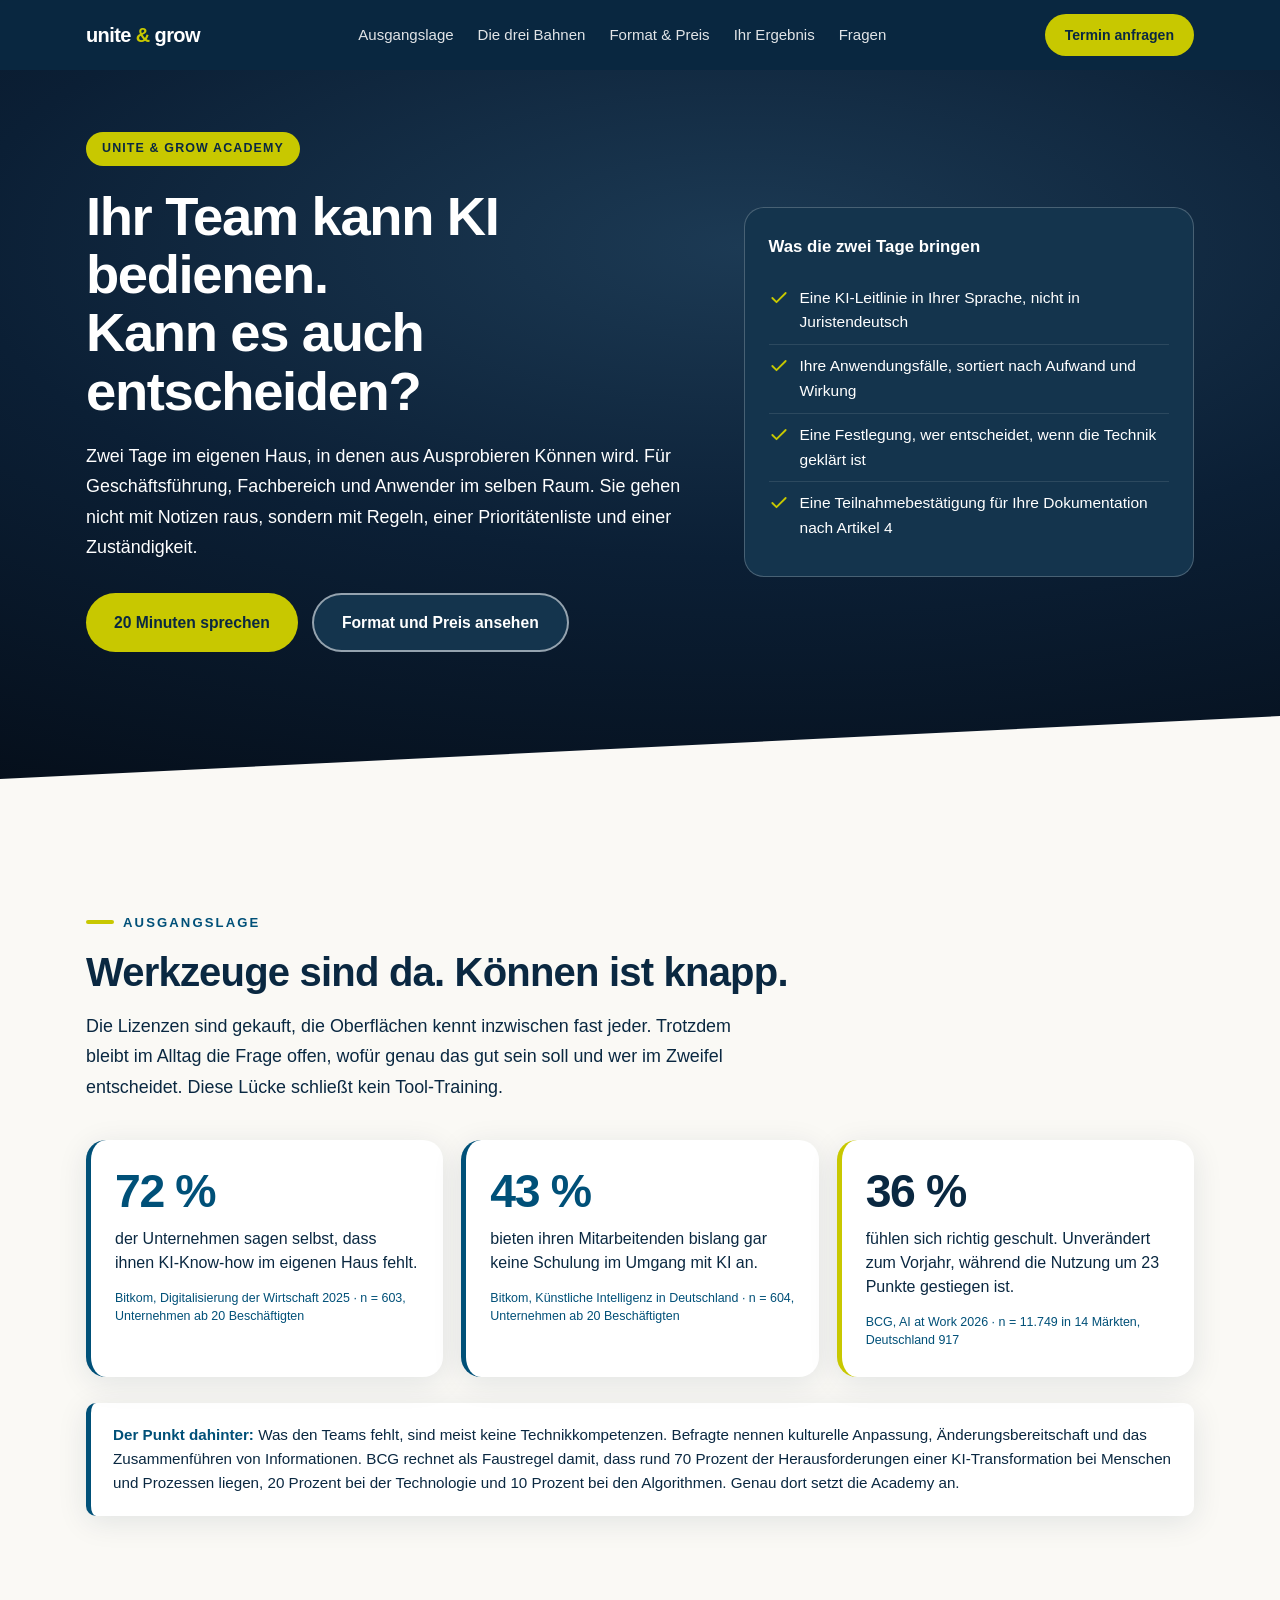
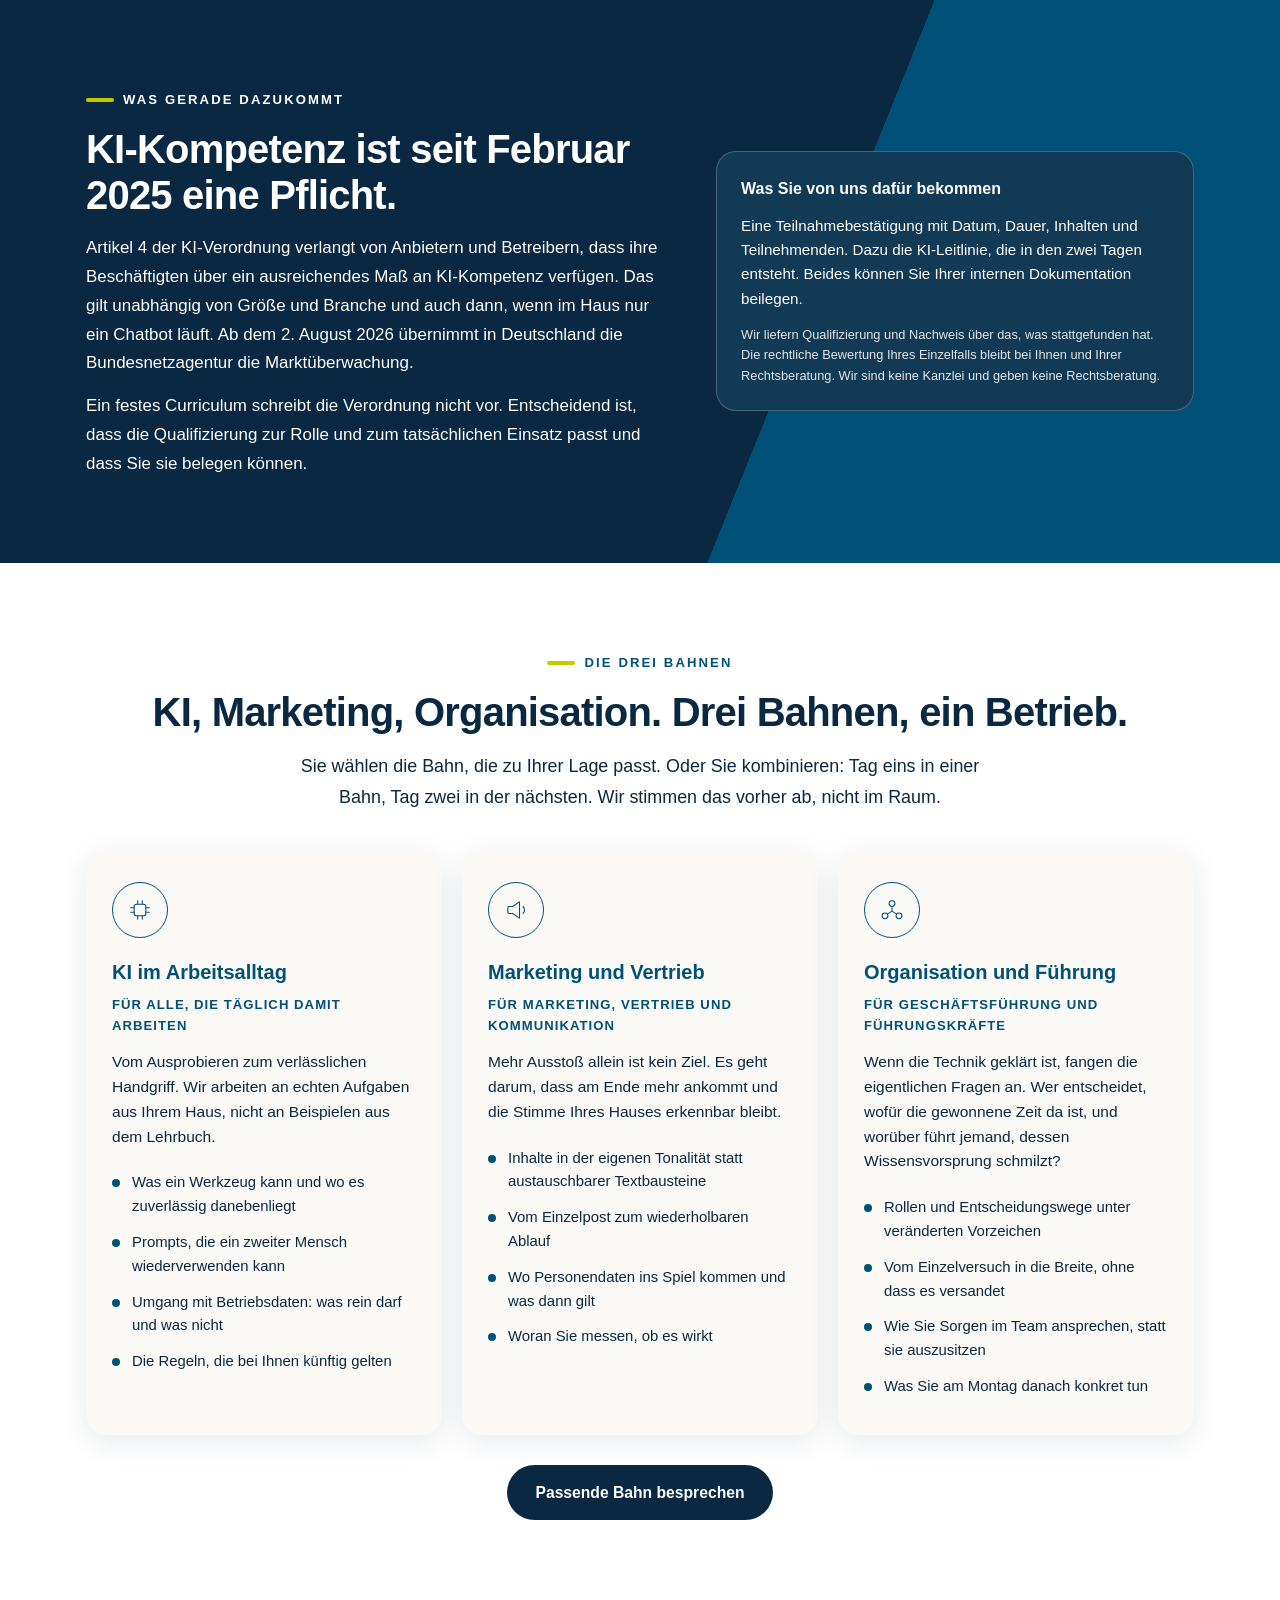
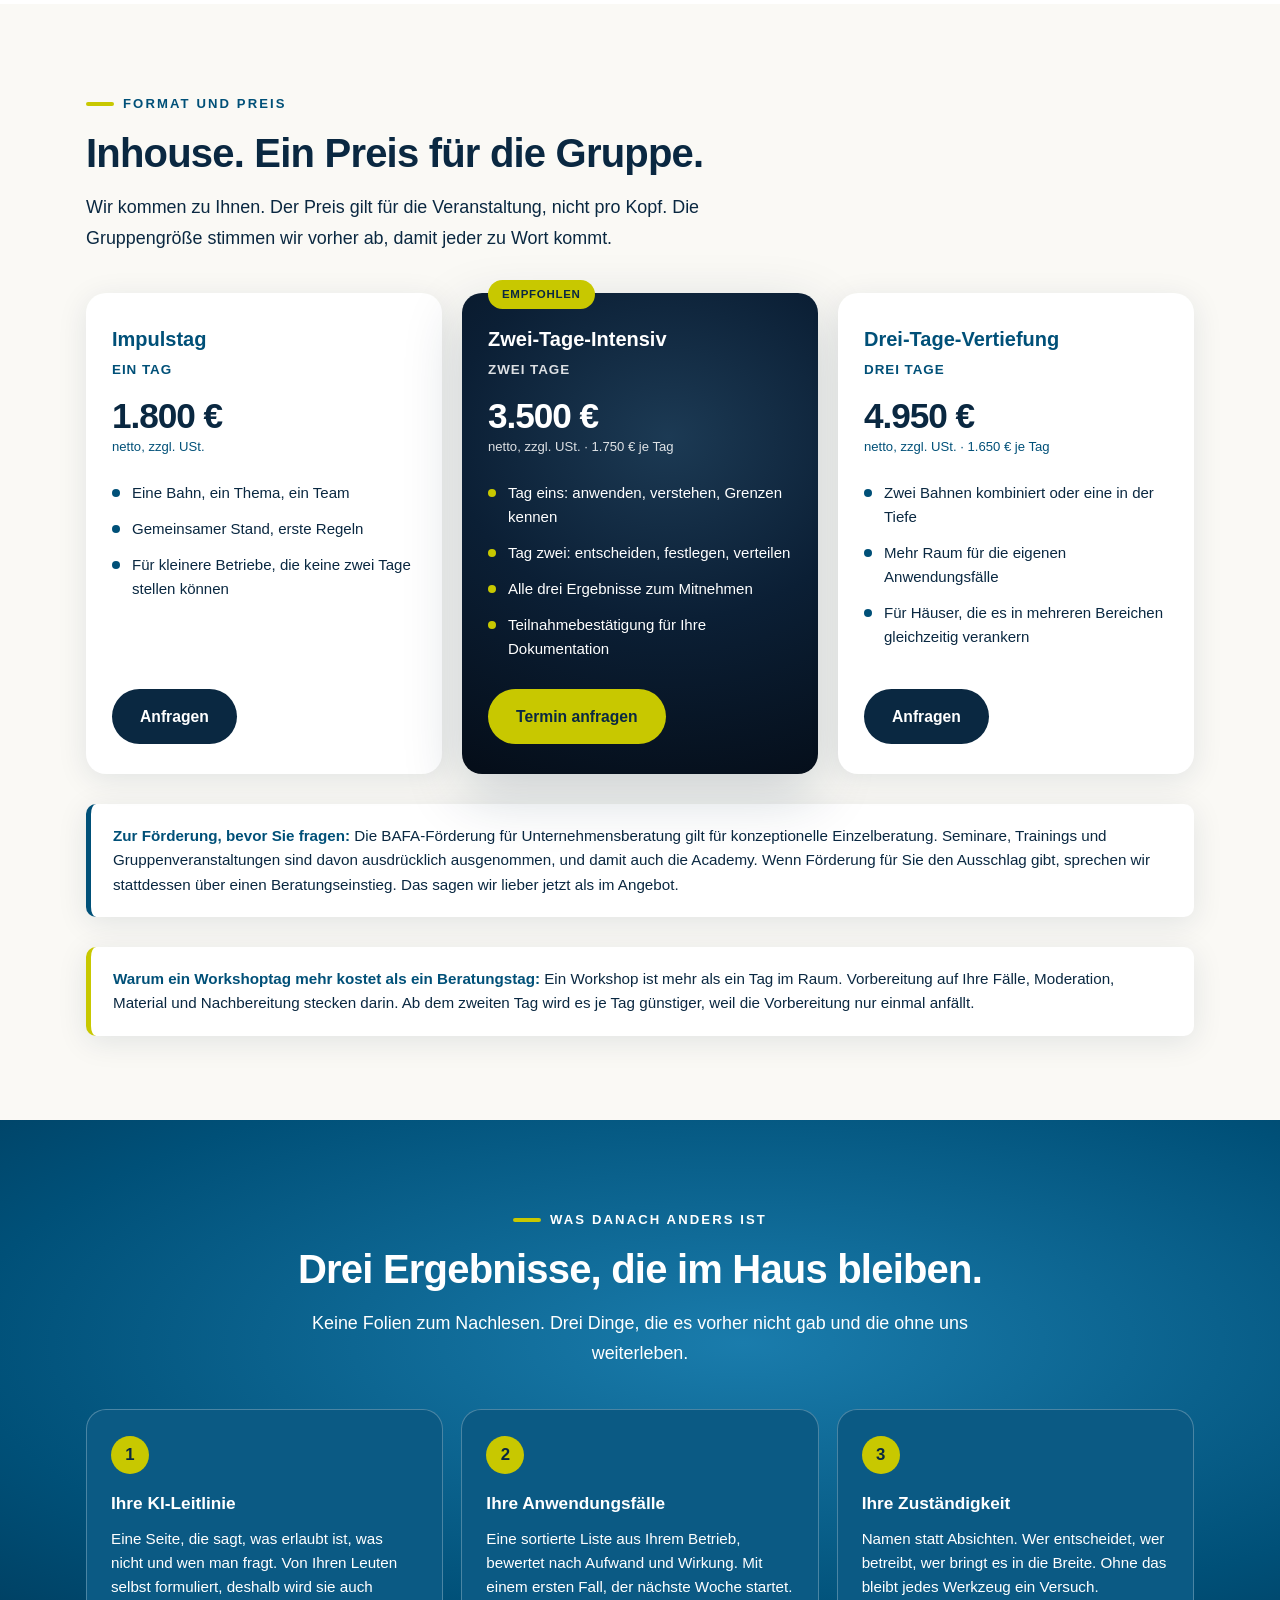
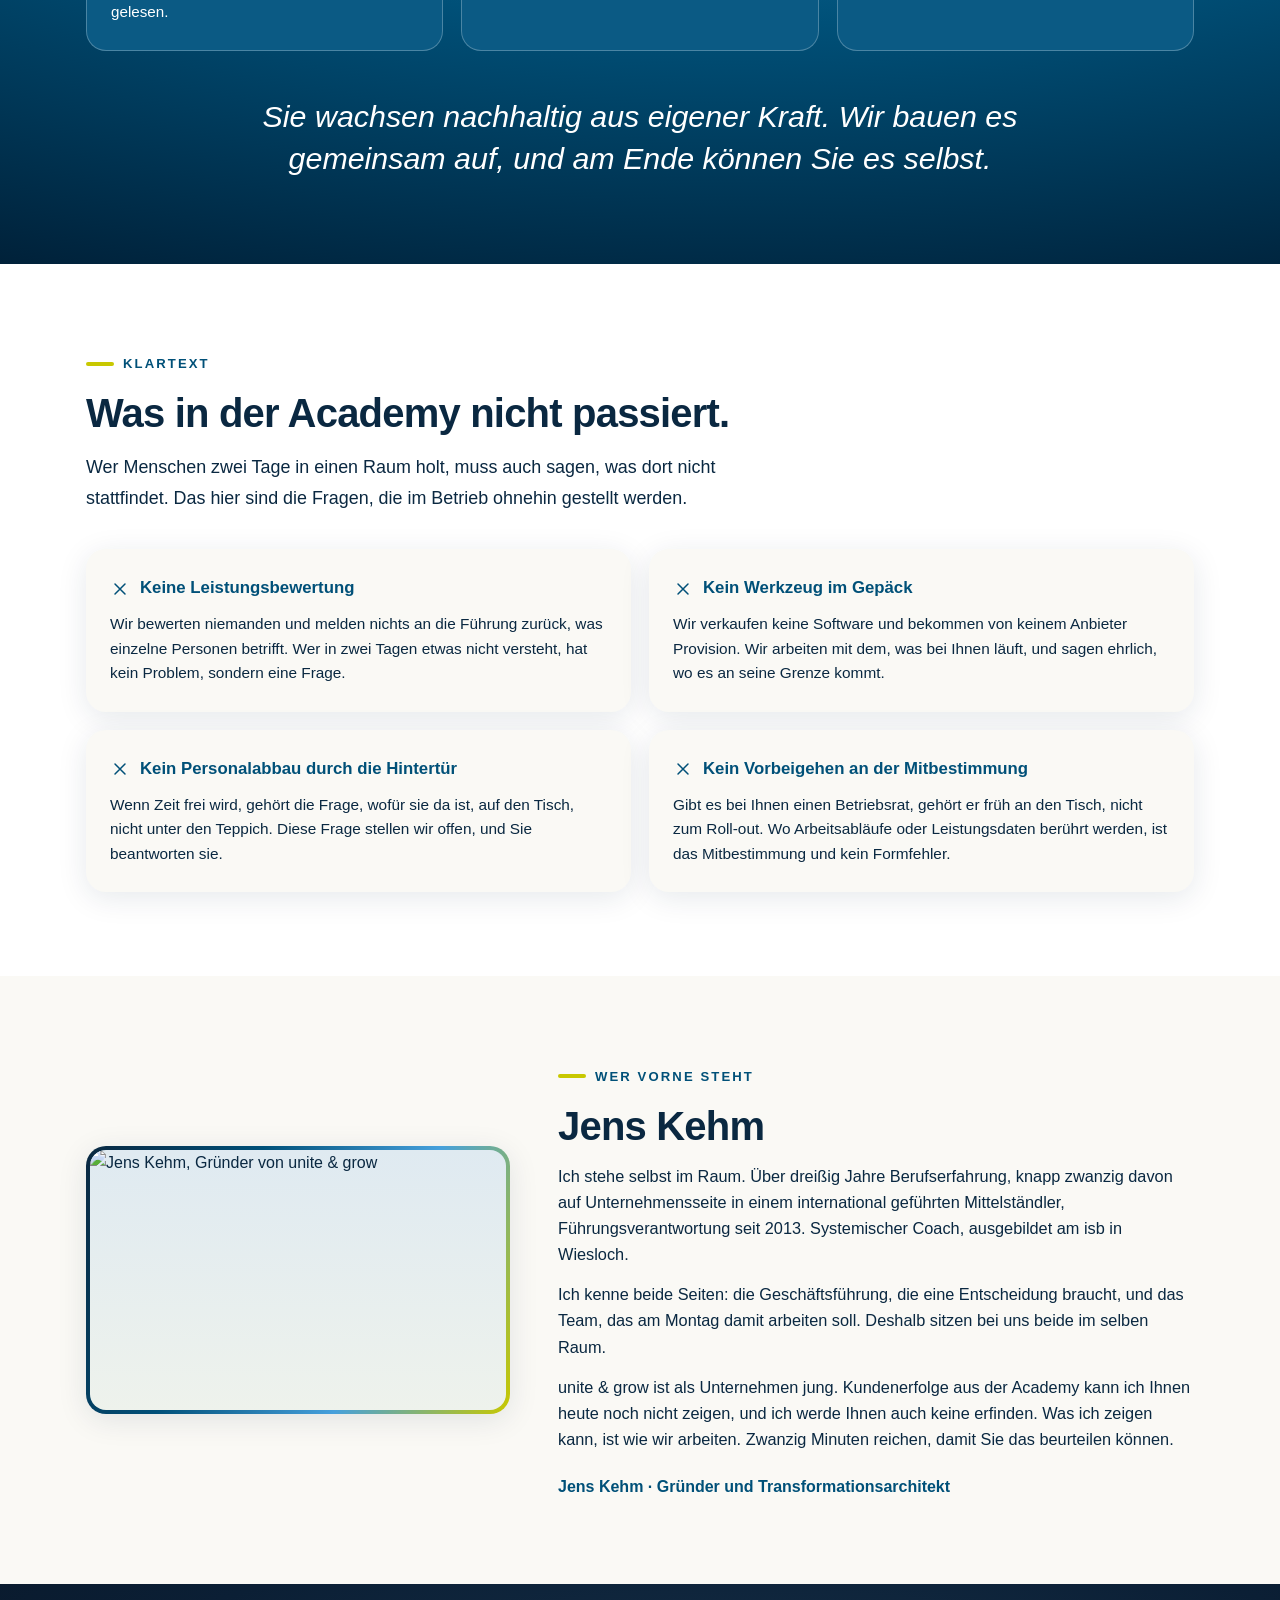
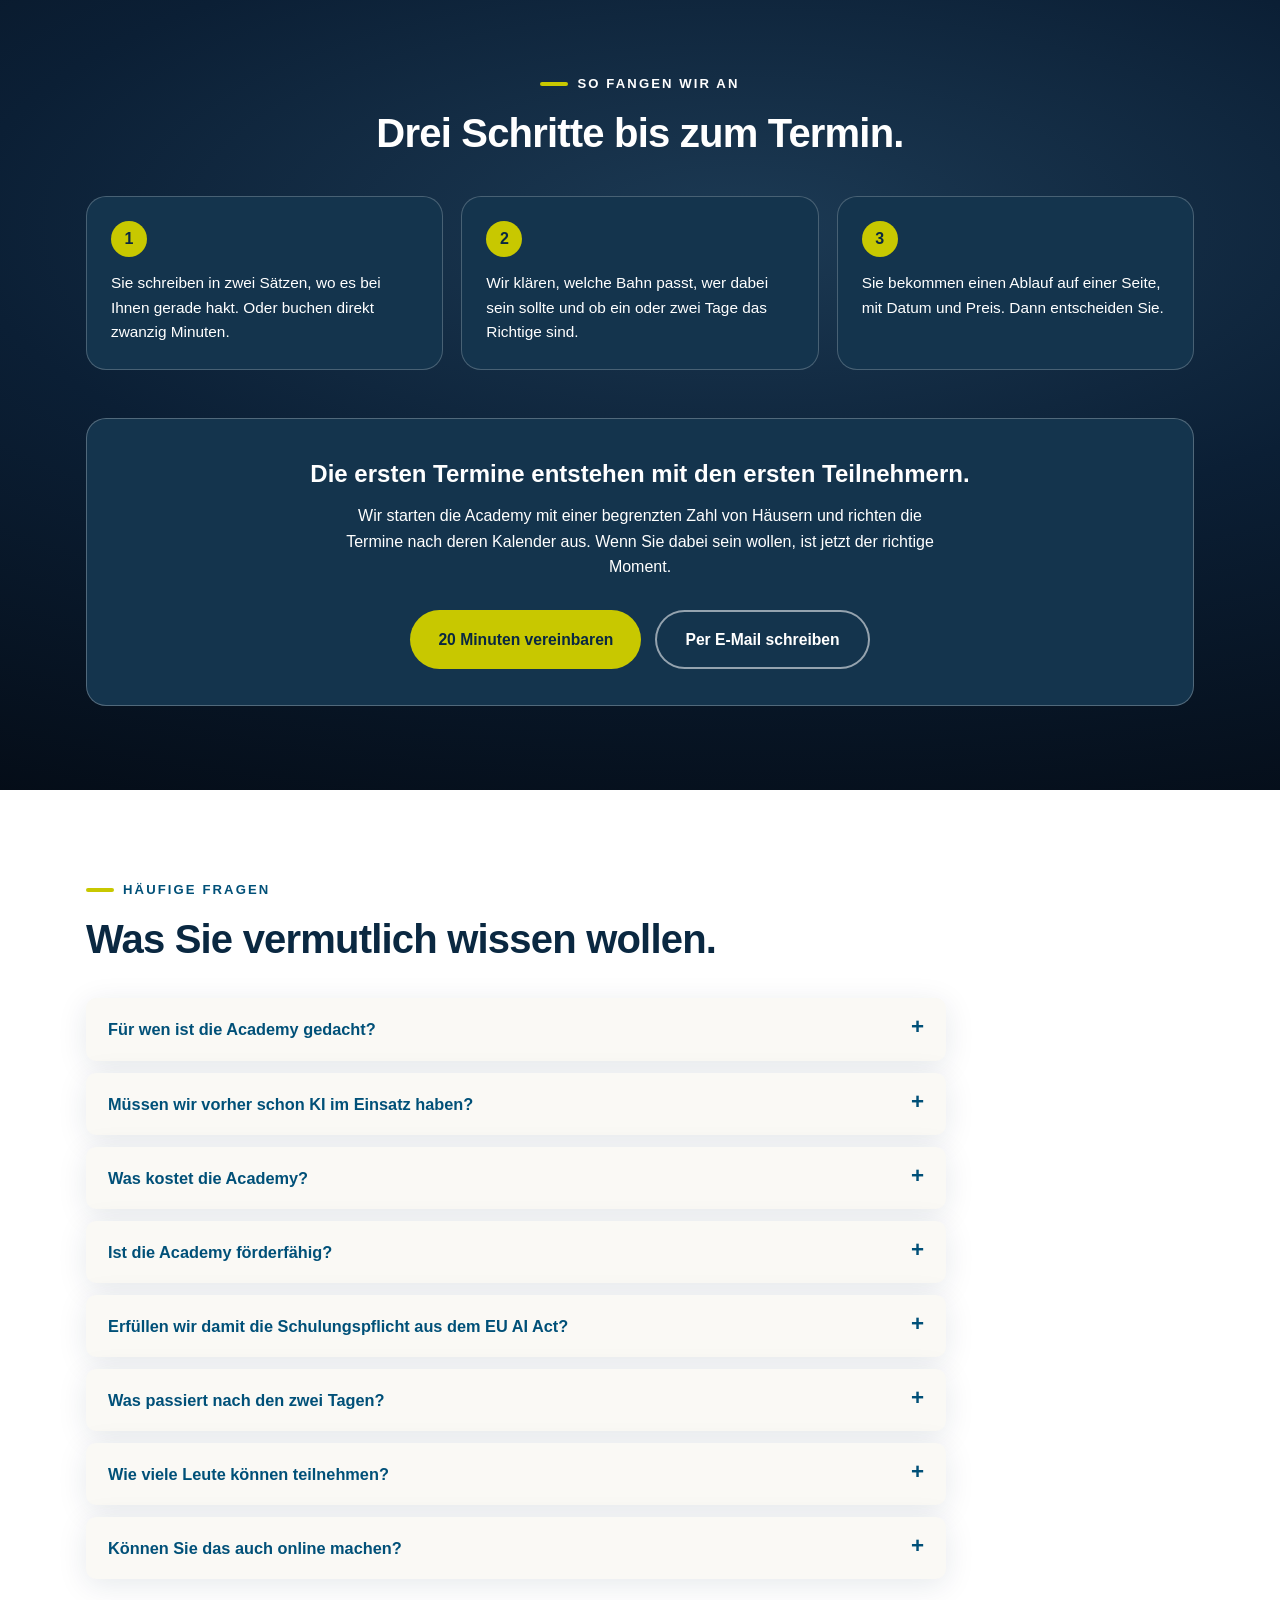
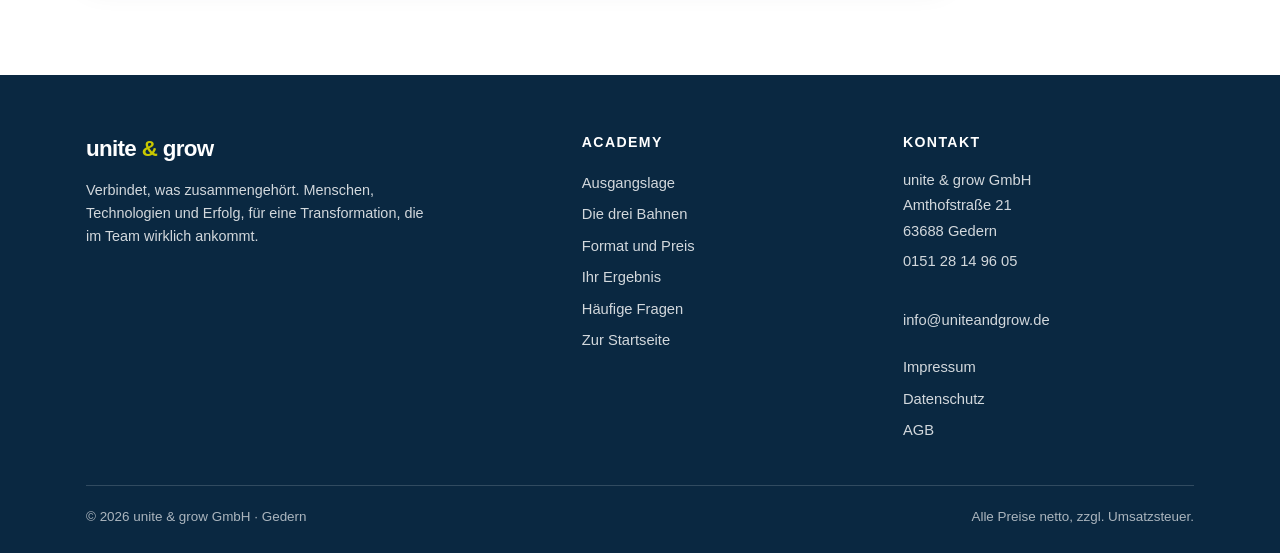
==== academy.html @ 41d22a61 "Academy-Landingpage ergaenzen (KI, Marketing, Organisation) Neue Seite academy.html als Einstiegskan" ====
<!DOCTYPE html>
<html lang="de">
<head>
<meta charset="utf-8">
<meta name="viewport" content="width=device-width, initial-scale=1">
<meta name="color-scheme" content="light">
<meta name="supported-color-schemes" content="light">
<meta name="theme-color" content="#0A2841">
<title>unite &amp; grow Academy — KI, Marketing und Organisation für den Mittelstand</title>
<meta name="description" content="Zwei Tage, an denen Ihr Team KI wirklich anwenden lernt. Inhouse, im Mittelstand, mit Ergebnissen zum Mitnehmen: KI-Leitlinie, Use-Case-Liste, Teilnahmebestätigung nach Artikel 4 KI-Verordnung.">
<meta name="robots" content="index,follow">
<meta name="author" content="unite &amp; grow GmbH">
<link rel="canonical" href="https://www.uniteandgrow.de/academy">
<meta property="og:type" content="website">
<meta property="og:locale" content="de_DE">
<meta property="og:site_name" content="unite &amp; grow">
<meta property="og:title" content="unite &amp; grow Academy — KI, Marketing und Organisation">
<meta property="og:description" content="Zwei Tage, an denen Ihr Team KI wirklich anwenden lernt. Inhouse, im Mittelstand, mit Ergebnissen zum Mitnehmen.">
<meta property="og:url" content="https://www.uniteandgrow.de/academy">
<meta property="og:image" content="https://www.uniteandgrow.de/images/hero.jpg">
<meta name="twitter:card" content="summary_large_image">
<meta name="twitter:title" content="unite &amp; grow Academy — KI, Marketing und Organisation">
<meta name="twitter:description" content="Zwei Tage, an denen Ihr Team KI wirklich anwenden lernt.">
<meta name="twitter:image" content="https://www.uniteandgrow.de/images/hero.jpg">
<script type="application/ld+json">
{"@context":"https://schema.org","@graph":[
{"@type":"Course","@id":"https://www.uniteandgrow.de/academy#kurs","name":"unite & grow Academy — KI, Marketing und Organisation","description":"Zweitägiges Inhouse-Format für mittelständische Unternehmen: KI im Arbeitsalltag anwenden, Regeln festlegen, Anwendungsfälle priorisieren. Mit Teilnahmebestätigung als Nachweis der KI-Kompetenz nach Artikel 4 der KI-Verordnung.","inLanguage":"de","provider":{"@type":"Organization","name":"unite & grow GmbH","url":"https://www.uniteandgrow.de/"},"hasCourseInstance":{"@type":"CourseInstance","courseMode":"onsite","courseWorkload":"P2D","location":{"@type":"Place","name":"Inhouse beim Kunden","address":{"@type":"PostalAddress","addressCountry":"DE"}}},"offers":{"@type":"Offer","price":"3500","priceCurrency":"EUR","category":"netto, zzgl. Umsatzsteuer","availability":"https://schema.org/LimitedAvailability"}},
{"@type":"FAQPage","@id":"https://www.uniteandgrow.de/academy#faq","mainEntity":[
{"@type":"Question","name":"Für wen ist die Academy gedacht?","acceptedAnswer":{"@type":"Answer","text":"Für mittelständische Unternehmen, die KI im Alltag nutzen wollen und merken, dass Werkzeuge allein nicht reichen. Wir arbeiten mit gemischten Gruppen: Geschäftsführung, Fachbereich und Anwenderinnen und Anwender im selben Raum. Genau diese Mischung macht den Unterschied."}},
{"@type":"Question","name":"Was kostet die Academy?","acceptedAnswer":{"@type":"Answer","text":"Ein Workshoptag kostet 1.800 Euro netto, zwei Tage 3.500 Euro netto, drei Tage 4.950 Euro netto. Der Preis gilt für die Gruppe, nicht pro Person. Reise- und Materialkosten stimmen wir vorher ab."}},
{"@type":"Question","name":"Ist die Academy förderfähig?","acceptedAnswer":{"@type":"Answer","text":"Nein. Die BAFA-Förderung für Unternehmensberatung schließt Gruppenveranstaltungen, Seminare und Trainings ausdrücklich aus. Wer Förderung braucht, startet mit einer konzeptionellen Einzelberatung. Wir sagen das lieber vorher als im Angebot."}},
{"@type":"Question","name":"Erfüllen wir damit die Schulungspflicht aus dem EU AI Act?","acceptedAnswer":{"@type":"Answer","text":"Artikel 4 der KI-Verordnung verlangt seit dem 2. Februar 2025 ein ausreichendes Maß an KI-Kompetenz bei allen, die mit KI-Systemen arbeiten. Ein festes Curriculum schreibt die Verordnung nicht vor. Sie bekommen von uns eine Teilnahmebestätigung mit Inhalten, Dauer und Teilnehmenden, die Sie Ihrer Dokumentation beilegen können. Die rechtliche Bewertung Ihres Einzelfalls bleibt bei Ihnen und Ihrer Rechtsberatung."}},
{"@type":"Question","name":"Was passiert nach den zwei Tagen?","acceptedAnswer":{"@type":"Answer","text":"Sie gehen mit drei Ergebnissen aus dem Raum: einer KI-Leitlinie in Ihrer Sprache, einer priorisierten Liste Ihrer Anwendungsfälle und einer Festlegung, wer wofür zuständig ist. Ob wir danach weiterarbeiten, entscheiden Sie. Das Ziel ist, dass Sie es selbst können."}}
]}
]}
</script>
<link rel="icon" type="image/svg+xml" href="favicon.svg">
<link rel="preload" as="font" type="font/woff2" href="fonts/outfit-400.woff2" crossorigin>
<link rel="preload" as="font" type="font/woff2" href="fonts/outfit-700.woff2" crossorigin>
<style>
/* Outfit lokal (DSGVO: keine Verbindung zu Google) */
@font-face{font-family:"Outfit";src:url("fonts/outfit-300.woff2") format("woff2");font-weight:300;font-style:normal;font-display:swap;}
@font-face{font-family:"Outfit";src:url("fonts/outfit-400.woff2") format("woff2");font-weight:400;font-style:normal;font-display:swap;}
@font-face{font-family:"Outfit";src:url("fonts/outfit-500.woff2") format("woff2");font-weight:500;font-style:normal;font-display:swap;}
@font-face{font-family:"Outfit";src:url("fonts/outfit-600.woff2") format("woff2");font-weight:600;font-style:normal;font-display:swap;}
@font-face{font-family:"Outfit";src:url("fonts/outfit-700.woff2") format("woff2");font-weight:700;font-style:normal;font-display:swap;}
@font-face{font-family:"Outfit";src:url("fonts/outfit-800.woff2") format("woff2");font-weight:800;font-style:normal;font-display:swap;}
@font-face{font-family:"Outfit";src:url("fonts/outfit-900.woff2") format("woff2");font-weight:900;font-style:normal;font-display:swap;}

:root{
  --nightblue:#0A2841;--midblue:#005078;--skyblue:#46A0DC;
  --applegreen:#C8C800;--light:#FAF9F5;--white:#FFFFFF;
  --font:"Outfit","Inter",Arial,sans-serif;
  --r:20px;--r-sm:10px;
  --shadow:0 6px 30px rgba(10,40,65,.10);
  --shadow-lg:0 20px 60px rgba(10,40,65,.20);
  --t:.3s cubic-bezier(.2,.7,.2,1);
  --grad-night:radial-gradient(ellipse 145% 90% at 58% 30%,#1c3a54 0%,#0b1f35 42%,#030810 100%);
  --grad-mid:radial-gradient(ellipse 145% 90% at 58% 30%,#1a7cac 0%,#005078 42%,#001428 100%);
  --grad-sky:radial-gradient(ellipse 145% 90% at 58% 30%,#7ac8ed 0%,#46A0DC 42%,#1a5880 100%);
  --grad-green:radial-gradient(ellipse 145% 90% at 58% 30%,#eaea00 0%,#C8C800 42%,#6b6b00 100%);
}
html{color-scheme:light;-webkit-print-color-adjust:exact;print-color-adjust:exact;forced-color-adjust:none;scroll-behavior:smooth;font-size:16px;}
*,*::before,*::after{box-sizing:border-box;margin:0;padding:0;-webkit-print-color-adjust:exact;print-color-adjust:exact;}
body{font-family:var(--font);background:var(--light);color:var(--nightblue);-webkit-font-smoothing:antialiased;overflow-x:hidden;line-height:1.6;}
img{display:block;max-width:100%;}
a{text-decoration:none;color:inherit;}
ul{list-style:none;}
:focus-visible{outline:3px solid var(--midblue);outline-offset:3px;border-radius:4px;}
.skip{position:absolute;left:16px;top:-60px;z-index:200;background:var(--applegreen);color:var(--nightblue);font-weight:700;padding:11px 20px;border-radius:100px;transition:top .2s ease;}
.skip:focus{top:14px;color:var(--nightblue);}

h1{font-size:clamp(2rem,4.6vw,3.4rem);font-weight:900;line-height:1.07;letter-spacing:-.025em;}
h2{font-size:clamp(1.7rem,3.4vw,2.5rem);font-weight:800;line-height:1.15;letter-spacing:-.02em;color:var(--nightblue);}
h3{font-size:1.25rem;font-weight:700;color:var(--midblue);}
p{font-weight:300;color:var(--nightblue);}
h1,h2,h3,p,li,.kicker,.q{overflow-wrap:break-word;word-break:break-word;}

.wrap{max-width:1160px;margin:0 auto;padding:0 16px;}
@media(min-width:700px){.wrap{padding:0 26px;}}
section{padding:68px 0;}
@media(min-width:900px){section{padding:84px 0;}}
section[id]{scroll-margin-top:84px;}

.eyebrow{display:inline-flex;align-items:center;gap:9px;font-size:.82rem;font-weight:700;letter-spacing:.16em;text-transform:uppercase;color:var(--midblue);margin-bottom:16px;}
.eyebrow::before{content:"";width:28px;height:4px;background:var(--applegreen);border-radius:2px;}
.eyebrow--on-dark{color:#fff;}
.hero .eyebrow,.aiact .eyebrow,.los .eyebrow,.after .eyebrow{color:#fff;}
.lead{font-size:1.12rem;font-weight:300;max-width:680px;line-height:1.7;color:var(--nightblue);}
.center{text-align:center;}
.center .lead{margin-left:auto;margin-right:auto;}
.center .eyebrow{justify-content:center;}

.btn{display:inline-flex;align-items:center;gap:9px;background:var(--applegreen);color:var(--nightblue);font-weight:700;font-size:.98rem;padding:15px 28px;border-radius:100px;border:none;cursor:pointer;transition:transform var(--t),box-shadow var(--t);}
.btn:hover{transform:translateY(-3px);box-shadow:0 12px 30px rgba(200,200,0,.35);color:var(--nightblue);}
.btn--ghost{background:#14344d;border:2px solid rgba(255,255,255,.55);color:#fff;}
.btn--ghost:hover{background:#1d4763;box-shadow:none;color:#fff;}
.btn--dark{background:var(--nightblue);color:#fff;}
.btn--dark:hover{box-shadow:0 12px 30px rgba(10,40,65,.3);color:#fff;}
.btn-row{display:flex;flex-wrap:wrap;gap:14px;margin-top:30px;}
.center .btn-row{justify-content:center;}

/* ---------- Navigation ---------- */
#nav{position:fixed;top:0;left:0;right:0;z-index:100;transition:var(--t);background:rgba(10,40,65,.96);backdrop-filter:blur(14px);}
.nav-in{display:flex;align-items:center;justify-content:space-between;height:70px;gap:16px;}
.logo{font-weight:900;font-size:1.25rem;letter-spacing:-.03em;color:#fff;}
.logo .amp{color:var(--applegreen);}
.nav-links{display:none;gap:24px;}
@media(min-width:900px){.nav-links{display:flex;}}
.nav-links a{color:rgba(255,255,255,.88);font-size:.94rem;transition:var(--t);}
.nav-links a:hover{color:var(--skyblue);}
.nav-cta{background:var(--applegreen);color:var(--nightblue);font-weight:700;font-size:.88rem;padding:10px 20px;border-radius:100px;white-space:nowrap;}
.nav-cta:hover{color:var(--nightblue);}

/* ---------- Hero ---------- */
.hero{background:var(--grad-night);color:#fff;padding:132px 0 0;position:relative;}
.hero h1{color:#fff;}
.hero .lead{color:#fff;}
.hero .kicker{display:inline-block;background:var(--applegreen);color:var(--nightblue);font-weight:800;font-size:.78rem;letter-spacing:.09em;text-transform:uppercase;padding:7px 16px;border-radius:100px;margin-bottom:22px;}
.hero-grid{display:grid;gap:34px;align-items:center;padding-bottom:64px;}
@media(min-width:960px){.hero-grid{grid-template-columns:1.15fr .85fr;gap:48px;}}
.hero-card{background:#14344d;border:1px solid rgba(255,255,255,.22);border-radius:var(--r);padding:26px 24px;color:#fff;}
.hero-card h3{color:#fff;font-size:1.05rem;margin-bottom:16px;}
.hero-card ul li{display:flex;gap:11px;align-items:flex-start;padding:9px 0;color:#fff;font-size:.97rem;font-weight:300;border-bottom:1px solid rgba(255,255,255,.1);}
.hero-card ul li:last-child{border-bottom:none;}
.hero-card .tick{flex-shrink:0;width:20px;height:20px;margin-top:2px;color:var(--applegreen);}
.hero-wave{display:block;width:100%;height:auto;}

/* ---------- Zahlen ---------- */
.stats{background:var(--light);}
.stat-grid{display:grid;gap:18px;margin-top:38px;}
@media(min-width:760px){.stat-grid{grid-template-columns:repeat(3,1fr);}}
.stat{background:var(--white);color:var(--nightblue);border-radius:var(--r);padding:28px 24px;box-shadow:var(--shadow);border-left:5px solid var(--midblue);}
.stat--hi{border-left-color:var(--applegreen);}
.stat .num{font-size:2.9rem;font-weight:900;line-height:1;color:var(--midblue);letter-spacing:-.03em;}
.stat--hi .num{color:var(--nightblue);}
.stat .txt{margin-top:12px;font-size:1rem;font-weight:400;color:var(--nightblue);line-height:1.5;}
.stat .src{margin-top:14px;font-size:.78rem;font-weight:400;color:var(--midblue);line-height:1.45;}

/* ---------- Diagonale / AI Act ---------- */
.aiact{background:linear-gradient(112deg,var(--nightblue) 0%,var(--nightblue) 62%,var(--midblue) 62%,var(--midblue) 100%);color:#fff;}
.aiact h2{color:#fff;}
.aiact p{color:#fff;}

.aiact-grid{display:grid;gap:30px;}
@media(min-width:900px){.aiact-grid{grid-template-columns:1.1fr .9fr;gap:46px;align-items:center;}}
.aiact-box{background:#123a55;border:1px solid rgba(255,255,255,.22);border-radius:var(--r);padding:24px;color:#fff;}
.aiact-box h3{color:#fff;font-size:1rem;margin-bottom:12px;}
.aiact-box p{font-size:.95rem;color:#fff;}
.aiact-box .small{font-size:.8rem;color:rgba(255,255,255,.88);margin-top:14px;}

/* ---------- Bahnen ---------- */
.bahnen{background:var(--white);}
.bahn-grid{display:grid;gap:20px;margin-top:40px;}
@media(min-width:840px){.bahn-grid{grid-template-columns:repeat(3,1fr);}}
.bahn{background:var(--light);color:var(--nightblue);border-radius:var(--r);padding:30px 26px;box-shadow:var(--shadow);display:flex;flex-direction:column;}
.bahn .ico{width:56px;height:56px;border-radius:50%;border:1.5px solid var(--midblue);display:flex;align-items:center;justify-content:center;color:var(--midblue);margin-bottom:18px;}
.bahn h3{color:var(--midblue);margin-bottom:6px;}
.bahn .rolle{font-size:.82rem;font-weight:700;letter-spacing:.08em;text-transform:uppercase;color:var(--midblue);margin-bottom:14px;}
.bahn p{font-size:.97rem;color:var(--nightblue);}
.bahn ul{margin-top:16px;}
.bahn ul li{position:relative;padding-left:20px;padding-top:6px;padding-bottom:6px;font-size:.93rem;font-weight:400;color:var(--nightblue);}
.bahn ul li::before{content:"";position:absolute;left:0;top:14px;width:8px;height:8px;border-radius:50%;background:var(--midblue);}

/* ---------- Format / Preise ---------- */
.format{background:var(--light);}
.fmt-grid{display:grid;gap:20px;margin-top:40px;}
@media(min-width:840px){.fmt-grid{grid-template-columns:repeat(3,1fr);}}
.fmt{background:var(--white);color:var(--nightblue);border-radius:var(--r);padding:30px 26px;box-shadow:var(--shadow);position:relative;display:flex;flex-direction:column;}
.fmt .tag{position:absolute;top:-13px;left:26px;background:var(--applegreen);color:var(--nightblue);font-size:.72rem;font-weight:800;letter-spacing:.06em;text-transform:uppercase;padding:5px 14px;border-radius:100px;}
.fmt h3{margin-bottom:4px;}
.fmt .dauer{font-size:.84rem;font-weight:700;letter-spacing:.07em;text-transform:uppercase;color:var(--midblue);margin-bottom:16px;}

.fmt .preis{font-size:2.2rem;font-weight:900;color:var(--nightblue);letter-spacing:-.03em;line-height:1.1;}
.fmt .netto{font-size:.82rem;font-weight:400;color:var(--midblue);margin-bottom:18px;}
.fmt ul{flex:1;}
.fmt ul li{position:relative;padding-left:20px;padding-top:6px;padding-bottom:6px;font-size:.94rem;font-weight:400;color:var(--nightblue);}
.fmt ul li::before{content:"";position:absolute;left:0;top:14px;width:8px;height:8px;border-radius:50%;background:var(--midblue);}
.fmt .btn{margin-top:22px;align-self:flex-start;}
.fmt.fmt--mid{background:var(--grad-night);color:#fff;box-shadow:var(--shadow-lg);}
.fmt.fmt--mid h3,.fmt.fmt--mid .preis,.fmt.fmt--mid p,.fmt.fmt--mid ul li{color:#fff;}
.fmt.fmt--mid .dauer,.fmt.fmt--mid .netto{color:rgba(255,255,255,.86);}
.fmt.fmt--mid ul li::before{background:var(--applegreen);}
.hinweis{margin-top:30px;background:var(--white);border-radius:var(--r-sm);padding:20px 22px;border-left:5px solid var(--midblue);color:var(--nightblue);box-shadow:var(--shadow);}
.hinweis b{color:var(--midblue);}
.hinweis p{font-size:.95rem;color:var(--nightblue);}

/* ---------- Ergebnis ---------- */
.after{background:var(--grad-mid);color:#fff;}
.after h2,.after p{color:#fff;}
.after .eyebrow{color:#fff;}
.after .eyebrow::before{background:var(--applegreen);}
.after-grid{display:grid;gap:18px;margin-top:40px;}
@media(min-width:800px){.after-grid{grid-template-columns:repeat(3,1fr);}}
.after-card{background:#0b5a84;border:1px solid rgba(255,255,255,.26);border-radius:var(--r);padding:26px 24px;color:#fff;}
.after-card .n{display:inline-flex;align-items:center;justify-content:center;width:38px;height:38px;border-radius:50%;background:var(--applegreen);color:var(--nightblue);font-weight:800;font-size:1.05rem;margin-bottom:16px;}
.after-card h3{color:#fff;font-size:1.08rem;margin-bottom:9px;}
.after-card p{font-size:.95rem;color:#fff;}
.after-quote{margin-top:44px;text-align:center;}
.after-quote .q{font-size:clamp(1.3rem,2.6vw,1.9rem);font-weight:500;font-style:italic;color:#fff;max-width:760px;margin:0 auto;line-height:1.4;}

/* ---------- Was nicht passiert ---------- */
.klartext{background:var(--white);}
.kt-grid{display:grid;gap:18px;margin-top:36px;}
@media(min-width:800px){.kt-grid{grid-template-columns:1fr 1fr;}}
.kt{background:var(--light);color:var(--nightblue);border-radius:var(--r);padding:26px 24px;box-shadow:var(--shadow);}
.kt h3{color:var(--midblue);font-size:1.05rem;margin-bottom:10px;display:flex;align-items:center;gap:10px;}
.kt h3 svg{flex-shrink:0;color:var(--midblue);}
.kt p{font-size:.96rem;color:var(--nightblue);}

/* ---------- Jens ---------- */
.wer{background:var(--light);}
.wer-grid{display:grid;gap:32px;align-items:center;}
@media(min-width:880px){.wer-grid{grid-template-columns:.8fr 1.2fr;gap:48px;}}
.framed{border:4px solid transparent;border-radius:var(--r);overflow:hidden;box-shadow:var(--shadow);background:linear-gradient(#fff,#fff) padding-box,linear-gradient(112deg,var(--nightblue),var(--midblue),var(--skyblue),var(--applegreen)) border-box;}
.framed{background:linear-gradient(#dfeaf1,#eef2ec) padding-box,linear-gradient(112deg,var(--nightblue),var(--midblue),var(--skyblue),var(--applegreen)) border-box;min-height:260px;}
.framed img{width:100%;height:100%;object-fit:cover;display:block;}
.wer p{margin-top:14px;font-size:1.02rem;color:var(--nightblue);}
.wer .sig{margin-top:22px;font-weight:700;color:var(--midblue);}

/* ---------- Ablauf + CTA ---------- */
.los{background:var(--grad-night);color:#fff;}
.los h2,.los p{color:#fff;}

.step-row{display:grid;gap:18px;margin-top:40px;}
@media(min-width:800px){.step-row{grid-template-columns:repeat(3,1fr);}}
.step{background:#14344d;border:1px solid rgba(255,255,255,.22);border-radius:var(--r);padding:24px;color:#fff;}
.step .sn{display:inline-flex;align-items:center;justify-content:center;width:36px;height:36px;border-radius:50%;background:var(--applegreen);color:var(--nightblue);font-weight:800;margin-bottom:14px;}
.step p{font-size:.96rem;color:#fff;}
.cta-box{margin-top:48px;background:#14344d;border:1px solid rgba(255,255,255,.26);border-radius:var(--r);padding:36px 28px;text-align:center;color:#fff;}
.cta-box h3{color:#fff;font-size:1.5rem;margin-bottom:10px;}
.cta-box p{color:#fff;max-width:600px;margin:0 auto;}

/* ---------- FAQ ---------- */
.faq{background:var(--white);}
.faq-list{margin-top:36px;max-width:860px;}
.faq details{background:var(--light);color:var(--nightblue);border-radius:var(--r-sm);padding:18px 22px;margin-bottom:12px;box-shadow:var(--shadow);}
.faq summary{font-weight:700;color:var(--midblue);cursor:pointer;font-size:1.02rem;list-style:none;display:flex;justify-content:space-between;gap:16px;align-items:flex-start;}
.faq summary::-webkit-details-marker{display:none;}
.faq summary::after{content:"+";font-size:1.4rem;line-height:1;color:var(--midblue);flex-shrink:0;}
.faq details[open] summary::after{content:"\2212";}
.faq details p{margin-top:12px;font-size:.97rem;color:var(--nightblue);}

/* ---------- Footer ---------- */
footer{background:var(--nightblue);color:#fff;padding:56px 0 26px;}
.fg{display:grid;gap:30px;}
@media(min-width:800px){.fg{grid-template-columns:1.6fr 1fr 1fr;}}
.fsig{font-weight:900;font-size:1.4rem;color:#fff;letter-spacing:-.03em;}
.fsig .amp{color:var(--applegreen);}
footer p{color:rgba(255,255,255,.82);font-size:.9rem;}
footer h4{color:#fff;font-size:.88rem;font-weight:700;letter-spacing:.1em;text-transform:uppercase;margin-bottom:14px;}
footer a{color:rgba(255,255,255,.82);font-size:.92rem;display:block;padding:4px 0;}
footer a:hover{color:var(--skyblue);}
.fcontact{color:rgba(255,255,255,.82);font-size:.92rem;line-height:1.75;}
.fbot{margin-top:38px;padding-top:20px;border-top:1px solid rgba(255,255,255,.16);display:flex;flex-wrap:wrap;gap:12px;justify-content:space-between;color:rgba(255,255,255,.66);font-size:.84rem;}

@media print{
  #nav{position:static;}
  section{padding:24px 0;page-break-inside:avoid;}
  .stat,.bahn,.fmt,.after-card,.kt,.step{page-break-inside:avoid;}
}
</style>
</head>
<body>
<a class="skip" href="#main">Zum Inhalt springen</a>

<nav id="nav">
  <div class="wrap nav-in">
    <a href="/" class="logo">unite <span class="amp">&amp;</span> grow</a>
    <div class="nav-links">
      <a href="#ausgangslage">Ausgangslage</a>
      <a href="#bahnen">Die drei Bahnen</a>
      <a href="#format">Format &amp; Preis</a>
      <a href="#ergebnis">Ihr Ergebnis</a>
      <a href="#faq">Fragen</a>
    </div>
    <a href="https://calendar.app.google/RA4mtqJrSf5VX3FN8" target="_blank" rel="noopener" class="nav-cta">Termin anfragen</a>
  </div>
</nav>

<main id="main">

<!-- ============ HERO ============ -->
<section class="hero" id="home">
  <div class="wrap">
    <div class="hero-grid">
      <div>
        <span class="kicker">unite &amp; grow Academy</span>
        <h1>Ihr Team kann KI bedienen.<br>Kann es auch entscheiden?</h1>
        <p class="lead" style="margin-top:20px;">Zwei Tage im eigenen Haus, in denen aus Ausprobieren Können wird. Für Geschäftsführung, Fachbereich und Anwender im selben Raum. Sie gehen nicht mit Notizen raus, sondern mit Regeln, einer Prioritätenliste und einer Zuständigkeit.</p>
        <div class="btn-row">
          <a href="https://calendar.app.google/RA4mtqJrSf5VX3FN8" target="_blank" rel="noopener" class="btn">20 Minuten sprechen</a>
          <a href="#format" class="btn btn--ghost">Format und Preis ansehen</a>
        </div>
      </div>
      <div class="hero-card">
        <h3>Was die zwei Tage bringen</h3>
        <ul>
          <li><svg class="tick" viewBox="0 0 24 24" fill="none" stroke="currentColor" stroke-width="2.2" stroke-linecap="round" stroke-linejoin="round" aria-hidden="true"><path d="M20 6 9 17l-5-5"/></svg><span>Eine KI-Leitlinie in Ihrer Sprache, nicht in Juristendeutsch</span></li>
          <li><svg class="tick" viewBox="0 0 24 24" fill="none" stroke="currentColor" stroke-width="2.2" stroke-linecap="round" stroke-linejoin="round" aria-hidden="true"><path d="M20 6 9 17l-5-5"/></svg><span>Ihre Anwendungsfälle, sortiert nach Aufwand und Wirkung</span></li>
          <li><svg class="tick" viewBox="0 0 24 24" fill="none" stroke="currentColor" stroke-width="2.2" stroke-linecap="round" stroke-linejoin="round" aria-hidden="true"><path d="M20 6 9 17l-5-5"/></svg><span>Eine Festlegung, wer entscheidet, wenn die Technik geklärt ist</span></li>
          <li><svg class="tick" viewBox="0 0 24 24" fill="none" stroke="currentColor" stroke-width="2.2" stroke-linecap="round" stroke-linejoin="round" aria-hidden="true"><path d="M20 6 9 17l-5-5"/></svg><span>Eine Teilnahmebestätigung für Ihre Dokumentation nach Artikel 4</span></li>
        </ul>
      </div>
    </div>
  </div>
  <svg class="hero-wave" viewBox="0 0 1440 120" preserveAspectRatio="none" aria-hidden="true" focusable="false">
    <polygon points="0,120 1440,120 1440,0 0,71" fill="#FAF9F5"/>
  </svg>
</section>

<!-- ============ AUSGANGSLAGE ============ -->
<section class="stats" id="ausgangslage">
  <div class="wrap">
    <span class="eyebrow">Ausgangslage</span>
    <h2>Werkzeuge sind da. Können ist knapp.</h2>
    <p class="lead" style="margin-top:16px;">Die Lizenzen sind gekauft, die Oberflächen kennt inzwischen fast jeder. Trotzdem bleibt im Alltag die Frage offen, wofür genau das gut sein soll und wer im Zweifel entscheidet. Diese Lücke schließt kein Tool-Training.</p>
    <div class="stat-grid">
      <div class="stat">
        <div class="num">72&nbsp;%</div>
        <div class="txt">der Unternehmen sagen selbst, dass ihnen KI-Know-how im eigenen Haus fehlt.</div>
        <div class="src">Bitkom, Digitalisierung der Wirtschaft 2025 · n&nbsp;=&nbsp;603, Unternehmen ab 20 Beschäftigten</div>
      </div>
      <div class="stat">
        <div class="num">43&nbsp;%</div>
        <div class="txt">bieten ihren Mitarbeitenden bislang gar keine Schulung im Umgang mit KI an.</div>
        <div class="src">Bitkom, Künstliche Intelligenz in Deutschland · n&nbsp;=&nbsp;604, Unternehmen ab 20 Beschäftigten</div>
      </div>
      <div class="stat stat--hi">
        <div class="num">36&nbsp;%</div>
        <div class="txt">fühlen sich richtig geschult. Unverändert zum Vorjahr, während die Nutzung um 23 Punkte gestiegen ist.</div>
        <div class="src">BCG, AI at Work 2026 · n&nbsp;=&nbsp;11.749 in 14 Märkten, Deutschland 917</div>
      </div>
    </div>
    <div class="hinweis" style="margin-top:26px;">
      <p><b>Der Punkt dahinter:</b> Was den Teams fehlt, sind meist keine Technikkompetenzen. Befragte nennen kulturelle Anpassung, Änderungsbereitschaft und das Zusammenführen von Informationen. BCG rechnet als Faustregel damit, dass rund 70 Prozent der Herausforderungen einer KI-Transformation bei Menschen und Prozessen liegen, 20 Prozent bei der Technologie und 10 Prozent bei den Algorithmen. Genau dort setzt die Academy an.</p>
    </div>
  </div>
</section>

<!-- ============ EU AI ACT ============ -->
<section class="aiact" id="pflicht">
  <div class="wrap">
    <div class="aiact-grid">
      <div>
        <span class="eyebrow">Was gerade dazukommt</span>
        <h2>KI-Kompetenz ist seit Februar 2025 eine Pflicht.</h2>
        <p style="margin-top:16px;font-size:1.06rem;line-height:1.7;">Artikel 4 der KI-Verordnung verlangt von Anbietern und Betreibern, dass ihre Beschäftigten über ein ausreichendes Maß an KI-Kompetenz verfügen. Das gilt unabhängig von Größe und Branche und auch dann, wenn im Haus nur ein Chatbot läuft. Ab dem 2. August 2026 übernimmt in Deutschland die Bundesnetzagentur die Marktüberwachung.</p>
        <p style="margin-top:14px;font-size:1.06rem;line-height:1.7;">Ein festes Curriculum schreibt die Verordnung nicht vor. Entscheidend ist, dass die Qualifizierung zur Rolle und zum tatsächlichen Einsatz passt und dass Sie sie belegen können.</p>
      </div>
      <div class="aiact-box">
        <h3>Was Sie von uns dafür bekommen</h3>
        <p>Eine Teilnahmebestätigung mit Datum, Dauer, Inhalten und Teilnehmenden. Dazu die KI-Leitlinie, die in den zwei Tagen entsteht. Beides können Sie Ihrer internen Dokumentation beilegen.</p>
        <p class="small">Wir liefern Qualifizierung und Nachweis über das, was stattgefunden hat. Die rechtliche Bewertung Ihres Einzelfalls bleibt bei Ihnen und Ihrer Rechtsberatung. Wir sind keine Kanzlei und geben keine Rechtsberatung.</p>
      </div>
    </div>
  </div>
</section>

<!-- ============ DIE DREI BAHNEN ============ -->
<section class="bahnen" id="bahnen">
  <div class="wrap">
    <div class="center">
      <span class="eyebrow">Die drei Bahnen</span>
      <h2>KI, Marketing, Organisation. Drei Bahnen, ein Betrieb.</h2>
      <p class="lead" style="margin-top:16px;">Sie wählen die Bahn, die zu Ihrer Lage passt. Oder Sie kombinieren: Tag eins in einer Bahn, Tag zwei in der nächsten. Wir stimmen das vorher ab, nicht im Raum.</p>
    </div>
    <div class="bahn-grid">
      <div class="bahn">
        <div class="ico"><svg viewBox="0 0 48 48" width="28" height="28" fill="none" stroke="currentColor" stroke-width="1.8" stroke-linecap="round" stroke-linejoin="round" aria-hidden="true"><rect x="14" y="14" width="20" height="20" rx="4"/><path d="M20 8v6M28 8v6M20 34v6M28 34v6M8 20h6M8 28h6M34 20h6M34 28h6"/></svg></div>
        <h3>KI im Arbeitsalltag</h3>
        <div class="rolle">Für alle, die täglich damit arbeiten</div>
        <p>Vom Ausprobieren zum verlässlichen Handgriff. Wir arbeiten an echten Aufgaben aus Ihrem Haus, nicht an Beispielen aus dem Lehrbuch.</p>
        <ul>
          <li>Was ein Werkzeug kann und wo es zuverlässig danebenliegt</li>
          <li>Prompts, die ein zweiter Mensch wiederverwenden kann</li>
          <li>Umgang mit Betriebsdaten: was rein darf und was nicht</li>
          <li>Die Regeln, die bei Ihnen künftig gelten</li>
        </ul>
      </div>
      <div class="bahn">
        <div class="ico"><svg viewBox="0 0 48 48" width="28" height="28" fill="none" stroke="currentColor" stroke-width="1.8" stroke-linecap="round" stroke-linejoin="round" aria-hidden="true"><path d="M10 28V20a2 2 0 0 1 2-2h6l12-8v28l-12-8h-6a2 2 0 0 1-2-2Z"/><path d="M36 18a8 8 0 0 1 0 12"/></svg></div>
        <h3>Marketing und Vertrieb</h3>
        <div class="rolle">Für Marketing, Vertrieb und Kommunikation</div>
        <p>Mehr Ausstoß allein ist kein Ziel. Es geht darum, dass am Ende mehr ankommt und die Stimme Ihres Hauses erkennbar bleibt.</p>
        <ul>
          <li>Inhalte in der eigenen Tonalität statt austauschbarer Textbausteine</li>
          <li>Vom Einzelpost zum wiederholbaren Ablauf</li>
          <li>Wo Personendaten ins Spiel kommen und was dann gilt</li>
          <li>Woran Sie messen, ob es wirkt</li>
        </ul>
      </div>
      <div class="bahn">
        <div class="ico"><svg viewBox="0 0 48 48" width="28" height="28" fill="none" stroke="currentColor" stroke-width="1.8" stroke-linecap="round" stroke-linejoin="round" aria-hidden="true"><circle cx="24" cy="13" r="5"/><circle cx="12" cy="34" r="5"/><circle cx="36" cy="34" r="5"/><path d="M24 18v8m0 0-8 5m8-5 8 5"/></svg></div>
        <h3>Organisation und Führung</h3>
        <div class="rolle">Für Geschäftsführung und Führungskräfte</div>
        <p>Wenn die Technik geklärt ist, fangen die eigentlichen Fragen an. Wer entscheidet, wofür die gewonnene Zeit da ist, und worüber führt jemand, dessen Wissensvorsprung schmilzt?</p>
        <ul>
          <li>Rollen und Entscheidungswege unter veränderten Vorzeichen</li>
          <li>Vom Einzelversuch in die Breite, ohne dass es versandet</li>
          <li>Wie Sie Sorgen im Team ansprechen, statt sie auszusitzen</li>
          <li>Was Sie am Montag danach konkret tun</li>
        </ul>
      </div>
    </div>
    <div class="center"><div class="btn-row"><a href="https://calendar.app.google/RA4mtqJrSf5VX3FN8" target="_blank" rel="noopener" class="btn btn--dark">Passende Bahn besprechen</a></div></div>
  </div>
</section>

<!-- ============ FORMAT UND PREIS ============ -->
<section class="format" id="format">
  <div class="wrap">
    <span class="eyebrow">Format und Preis</span>
    <h2>Inhouse. Ein Preis für die Gruppe.</h2>
    <p class="lead" style="margin-top:16px;">Wir kommen zu Ihnen. Der Preis gilt für die Veranstaltung, nicht pro Kopf. Die Gruppengröße stimmen wir vorher ab, damit jeder zu Wort kommt.</p>
    <div class="fmt-grid">
      <div class="fmt">
        <h3>Impulstag</h3>
        <div class="dauer">Ein Tag</div>
        <div class="preis">1.800 €</div>
        <div class="netto">netto, zzgl. USt.</div>
        <ul>
          <li>Eine Bahn, ein Thema, ein Team</li>
          <li>Gemeinsamer Stand, erste Regeln</li>
          <li>Für kleinere Betriebe, die keine zwei Tage stellen können</li>
        </ul>
        <a href="mailto:hello@uniteandgrow.de?subject=Academy%20Impulstag%20%E2%80%94%20Anfrage" class="btn btn--dark">Anfragen</a>
      </div>
      <div class="fmt fmt--mid">
        <span class="tag">Empfohlen</span>
        <h3>Zwei-Tage-Intensiv</h3>
        <div class="dauer">Zwei Tage</div>
        <div class="preis">3.500 €</div>
        <div class="netto">netto, zzgl. USt. · 1.750 € je Tag</div>
        <ul>
          <li>Tag eins: anwenden, verstehen, Grenzen kennen</li>
          <li>Tag zwei: entscheiden, festlegen, verteilen</li>
          <li>Alle drei Ergebnisse zum Mitnehmen</li>
          <li>Teilnahmebestätigung für Ihre Dokumentation</li>
        </ul>
        <a href="https://calendar.app.google/RA4mtqJrSf5VX3FN8" target="_blank" rel="noopener" class="btn">Termin anfragen</a>
      </div>
      <div class="fmt">
        <h3>Drei-Tage-Vertiefung</h3>
        <div class="dauer">Drei Tage</div>
        <div class="preis">4.950 €</div>
        <div class="netto">netto, zzgl. USt. · 1.650 € je Tag</div>
        <ul>
          <li>Zwei Bahnen kombiniert oder eine in der Tiefe</li>
          <li>Mehr Raum für die eigenen Anwendungsfälle</li>
          <li>Für Häuser, die es in mehreren Bereichen gleichzeitig verankern</li>
        </ul>
        <a href="mailto:hello@uniteandgrow.de?subject=Academy%20Drei-Tage-Vertiefung%20%E2%80%94%20Anfrage" class="btn btn--dark">Anfragen</a>
      </div>
    </div>
    <div class="hinweis">
      <p><b>Zur Förderung, bevor Sie fragen:</b> Die BAFA-Förderung für Unternehmensberatung gilt für konzeptionelle Einzelberatung. Seminare, Trainings und Gruppenveranstaltungen sind davon ausdrücklich ausgenommen, und damit auch die Academy. Wenn Förderung für Sie den Ausschlag gibt, sprechen wir stattdessen über einen Beratungseinstieg. Das sagen wir lieber jetzt als im Angebot.</p>
    </div>
    <div class="hinweis" style="border-left-color:var(--applegreen);">
      <p><b>Warum ein Workshoptag mehr kostet als ein Beratungstag:</b> Ein Workshop ist mehr als ein Tag im Raum. Vorbereitung auf Ihre Fälle, Moderation, Material und Nachbereitung stecken darin. Ab dem zweiten Tag wird es je Tag günstiger, weil die Vorbereitung nur einmal anfällt.</p>
    </div>
  </div>
</section>

<!-- ============ ERGEBNIS ============ -->
<section class="after" id="ergebnis">
  <div class="wrap">
    <div class="center">
      <span class="eyebrow">Was danach anders ist</span>
      <h2>Drei Ergebnisse, die im Haus bleiben.</h2>
      <p class="lead" style="margin-top:16px;color:#fff;">Keine Folien zum Nachlesen. Drei Dinge, die es vorher nicht gab und die ohne uns weiterleben.</p>
    </div>
    <div class="after-grid">
      <div class="after-card">
        <div class="n">1</div>
        <h3>Ihre KI-Leitlinie</h3>
        <p>Eine Seite, die sagt, was erlaubt ist, was nicht und wen man fragt. Von Ihren Leuten selbst formuliert, deshalb wird sie auch gelesen.</p>
      </div>
      <div class="after-card">
        <div class="n">2</div>
        <h3>Ihre Anwendungsfälle</h3>
        <p>Eine sortierte Liste aus Ihrem Betrieb, bewertet nach Aufwand und Wirkung. Mit einem ersten Fall, der nächste Woche startet.</p>
      </div>
      <div class="after-card">
        <div class="n">3</div>
        <h3>Ihre Zuständigkeit</h3>
        <p>Namen statt Absichten. Wer entscheidet, wer betreibt, wer bringt es in die Breite. Ohne das bleibt jedes Werkzeug ein Versuch.</p>
      </div>
    </div>
    <div class="after-quote">
      <p class="q">Sie wachsen nachhaltig aus eigener Kraft. Wir bauen es gemeinsam auf, und am Ende können Sie es selbst.</p>
    </div>
  </div>
</section>

<!-- ============ KLARTEXT ============ -->
<section class="klartext" id="klartext">
  <div class="wrap">
    <span class="eyebrow">Klartext</span>
    <h2>Was in der Academy nicht passiert.</h2>
    <p class="lead" style="margin-top:16px;">Wer Menschen zwei Tage in einen Raum holt, muss auch sagen, was dort nicht stattfindet. Das hier sind die Fragen, die im Betrieb ohnehin gestellt werden.</p>
    <div class="kt-grid">
      <div class="kt">
        <h3><svg viewBox="0 0 24 24" width="20" height="20" fill="none" stroke="currentColor" stroke-width="1.8" stroke-linecap="round" stroke-linejoin="round" aria-hidden="true"><path d="M18 6 6 18M6 6l12 12"/></svg>Keine Leistungsbewertung</h3>
        <p>Wir bewerten niemanden und melden nichts an die Führung zurück, was einzelne Personen betrifft. Wer in zwei Tagen etwas nicht versteht, hat kein Problem, sondern eine Frage.</p>
      </div>
      <div class="kt">
        <h3><svg viewBox="0 0 24 24" width="20" height="20" fill="none" stroke="currentColor" stroke-width="1.8" stroke-linecap="round" stroke-linejoin="round" aria-hidden="true"><path d="M18 6 6 18M6 6l12 12"/></svg>Kein Werkzeug im Gepäck</h3>
        <p>Wir verkaufen keine Software und bekommen von keinem Anbieter Provision. Wir arbeiten mit dem, was bei Ihnen läuft, und sagen ehrlich, wo es an seine Grenze kommt.</p>
      </div>
      <div class="kt">
        <h3><svg viewBox="0 0 24 24" width="20" height="20" fill="none" stroke="currentColor" stroke-width="1.8" stroke-linecap="round" stroke-linejoin="round" aria-hidden="true"><path d="M18 6 6 18M6 6l12 12"/></svg>Kein Personalabbau durch die Hintertür</h3>
        <p>Wenn Zeit frei wird, gehört die Frage, wofür sie da ist, auf den Tisch, nicht unter den Teppich. Diese Frage stellen wir offen, und Sie beantworten sie.</p>
      </div>
      <div class="kt">
        <h3><svg viewBox="0 0 24 24" width="20" height="20" fill="none" stroke="currentColor" stroke-width="1.8" stroke-linecap="round" stroke-linejoin="round" aria-hidden="true"><path d="M18 6 6 18M6 6l12 12"/></svg>Kein Vorbeigehen an der Mitbestimmung</h3>
        <p>Gibt es bei Ihnen einen Betriebsrat, gehört er früh an den Tisch, nicht zum Roll-out. Wo Arbeitsabläufe oder Leistungsdaten berührt werden, ist das Mitbestimmung und kein Formfehler.</p>
      </div>
    </div>
  </div>
</section>

<!-- ============ WER ============ -->
<section class="wer" id="wer">
  <div class="wrap">
    <div class="wer-grid">
      <div class="framed">
        <img loading="lazy" decoding="async" src="images/jens-kontakt.jpg" alt="Jens Kehm, Gründer von unite &amp; grow" style="width:100%;height:100%;min-height:260px;max-height:360px;object-fit:cover;object-position:center 22%;">
      </div>
      <div>
        <span class="eyebrow">Wer vorne steht</span>
        <h2>Jens Kehm</h2>
        <p>Ich stehe selbst im Raum. Über dreißig Jahre Berufserfahrung, knapp zwanzig davon auf Unternehmensseite in einem international geführten Mittelständler, Führungsverantwortung seit 2013. Systemischer Coach, ausgebildet am isb in Wiesloch.</p>
        <p>Ich kenne beide Seiten: die Geschäftsführung, die eine Entscheidung braucht, und das Team, das am Montag damit arbeiten soll. Deshalb sitzen bei uns beide im selben Raum.</p>
        <p>unite &amp; grow ist als Unternehmen jung. Kundenerfolge aus der Academy kann ich Ihnen heute noch nicht zeigen, und ich werde Ihnen auch keine erfinden. Was ich zeigen kann, ist wie wir arbeiten. Zwanzig Minuten reichen, damit Sie das beurteilen können.</p>
        <div class="sig">Jens Kehm · Gründer und Transformationsarchitekt</div>
      </div>
    </div>
  </div>
</section>

<!-- ============ ABLAUF + CTA ============ -->
<section class="los" id="los">
  <div class="wrap">
    <div class="center">
      <span class="eyebrow">So fangen wir an</span>
      <h2>Drei Schritte bis zum Termin.</h2>
    </div>
    <div class="step-row">
      <div class="step">
        <div class="sn">1</div>
        <p>Sie schreiben in zwei Sätzen, wo es bei Ihnen gerade hakt. Oder buchen direkt zwanzig Minuten.</p>
      </div>
      <div class="step">
        <div class="sn">2</div>
        <p>Wir klären, welche Bahn passt, wer dabei sein sollte und ob ein oder zwei Tage das Richtige sind.</p>
      </div>
      <div class="step">
        <div class="sn">3</div>
        <p>Sie bekommen einen Ablauf auf einer Seite, mit Datum und Preis. Dann entscheiden Sie.</p>
      </div>
    </div>
    <div class="cta-box">
      <h3>Die ersten Termine entstehen mit den ersten Teilnehmern.</h3>
      <p>Wir starten die Academy mit einer begrenzten Zahl von Häusern und richten die Termine nach deren Kalender aus. Wenn Sie dabei sein wollen, ist jetzt der richtige Moment.</p>
      <div class="btn-row center" style="justify-content:center;">
        <a href="https://calendar.app.google/RA4mtqJrSf5VX3FN8" target="_blank" rel="noopener" class="btn">20 Minuten vereinbaren</a>
        <a href="mailto:hello@uniteandgrow.de?subject=unite%20%26%20grow%20Academy%20%E2%80%94%20Anfrage&amp;body=Guten%20Tag%20Herr%20Kehm%2C%0A%0Abei%20uns%20hakt%20es%20gerade%20hier%3A%0A%0A" class="btn btn--ghost">Per E-Mail schreiben</a>
      </div>
    </div>
  </div>
</section>

<!-- ============ FAQ ============ -->
<section class="faq" id="faq">
  <div class="wrap">
    <span class="eyebrow">Häufige Fragen</span>
    <h2>Was Sie vermutlich wissen wollen.</h2>
    <div class="faq-list">
      <details>
        <summary>Für wen ist die Academy gedacht?</summary>
        <p>Für mittelständische Unternehmen, die KI im Alltag nutzen wollen und merken, dass Werkzeuge allein nicht reichen. Wir arbeiten mit gemischten Gruppen: Geschäftsführung, Fachbereich und Anwenderinnen und Anwender im selben Raum. Genau diese Mischung macht den Unterschied, weil die Entscheidung und die Umsetzung sonst getrennt bleiben.</p>
      </details>
      <details>
        <summary>Müssen wir vorher schon KI im Einsatz haben?</summary>
        <p>Nein. Es hilft, wenn jemand etwas ausprobiert hat, weil wir dann an echten Fällen arbeiten. Ein fertiges Konzept ist keine Voraussetzung. Wenn bei Ihnen noch gar nichts läuft, ist der Impulstag der bessere Einstieg.</p>
      </details>
      <details>
        <summary>Was kostet die Academy?</summary>
        <p>Ein Workshoptag kostet 1.800 Euro netto, zwei Tage 3.500 Euro netto, drei Tage 4.950 Euro netto, jeweils zuzüglich Umsatzsteuer. Der Preis gilt für die Gruppe, nicht pro Person. Reise- und Materialkosten stimmen wir vorher ab, damit es hinterher keine Überraschung gibt.</p>
      </details>
      <details>
        <summary>Ist die Academy förderfähig?</summary>
        <p>Nein. Die BAFA-Förderung für Unternehmensberatung schließt Seminare, Trainings und Gruppenveranstaltungen ausdrücklich aus. Wenn Förderung für Sie den Ausschlag gibt, sprechen wir über einen konzeptionellen Beratungseinstieg statt über die Academy. Wir nennen das lieber vorab, als es im Angebot zu verstecken.</p>
      </details>
      <details>
        <summary>Erfüllen wir damit die Schulungspflicht aus dem EU AI Act?</summary>
        <p>Artikel 4 der KI-Verordnung verlangt seit dem 2. Februar 2025 ein ausreichendes Maß an KI-Kompetenz bei allen, die mit KI-Systemen arbeiten. Ein festes Curriculum schreibt die Verordnung nicht vor, entscheidend ist der Bezug zu Rolle und Einsatz. Sie bekommen von uns eine Teilnahmebestätigung mit Inhalten, Dauer und Teilnehmenden für Ihre Dokumentation. Die rechtliche Bewertung Ihres Einzelfalls bleibt bei Ihnen und Ihrer Rechtsberatung.</p>
      </details>
      <details>
        <summary>Was passiert nach den zwei Tagen?</summary>
        <p>Sie gehen mit drei Ergebnissen aus dem Raum: einer KI-Leitlinie, einer priorisierten Liste Ihrer Anwendungsfälle und einer Festlegung, wer wofür zuständig ist. Ob wir danach weiterarbeiten, entscheiden Sie. Wenn Sie es selbst weitertragen, haben wir unseren Job gemacht.</p>
      </details>
      <details>
        <summary>Wie viele Leute können teilnehmen?</summary>
        <p>Das stimmen wir vorher ab. Die Obergrenze ergibt sich aus der Arbeitsweise: Wir arbeiten an Ihren Fällen, und jeder soll zu Wort kommen. Eine Gruppe, in der die Hälfte nur zuhört, bringt Ihnen nichts.</p>
      </details>
      <details>
        <summary>Können Sie das auch online machen?</summary>
        <p>Einzelne Bausteine ja. Die zwei Tage empfehlen wir vor Ort. Der Teil, der am meisten trägt, ist das Gespräch zwischen Geschäftsführung und Fachbereich, und das führt sich in einer Videokonferenz schlechter.</p>
      </details>
    </div>
  </div>
</section>

</main>

<footer>
  <div class="wrap">
    <div class="fg">
      <div>
        <div class="fsig">unite <span class="amp">&amp;</span> grow</div>
        <p style="margin-top:12px;max-width:340px;">Verbindet, was zusammengehört. Menschen, Technologien und Erfolg, für eine Transformation, die im Team wirklich ankommt.</p>
      </div>
      <div>
        <h4>Academy</h4>
        <a href="#ausgangslage">Ausgangslage</a>
        <a href="#bahnen">Die drei Bahnen</a>
        <a href="#format">Format und Preis</a>
        <a href="#ergebnis">Ihr Ergebnis</a>
        <a href="#faq">Häufige Fragen</a>
        <a href="/">Zur Startseite</a>
      </div>
      <div>
        <h4>Kontakt</h4>
        <address class="fcontact" style="font-style:normal;">unite &amp; grow GmbH<br>Amthofstraße 21<br>63688 Gedern<br><a href="tel:+4915128149605">0151 28 14 96 05</a><br><a href="mailto:info@uniteandgrow.de">info@uniteandgrow.de</a></address>
        <div style="margin-top:14px;">
          <a href="/impressum">Impressum</a>
          <a href="/datenschutz">Datenschutz</a>
          <a href="/agb">AGB</a>
        </div>
      </div>
    </div>
    <div class="fbot">
      <span>© 2026 unite &amp; grow GmbH · Gedern</span>
      <span>Alle Preise netto, zzgl. Umsatzsteuer.</span>
    </div>
  </div>
</footer>

</body>
</html>
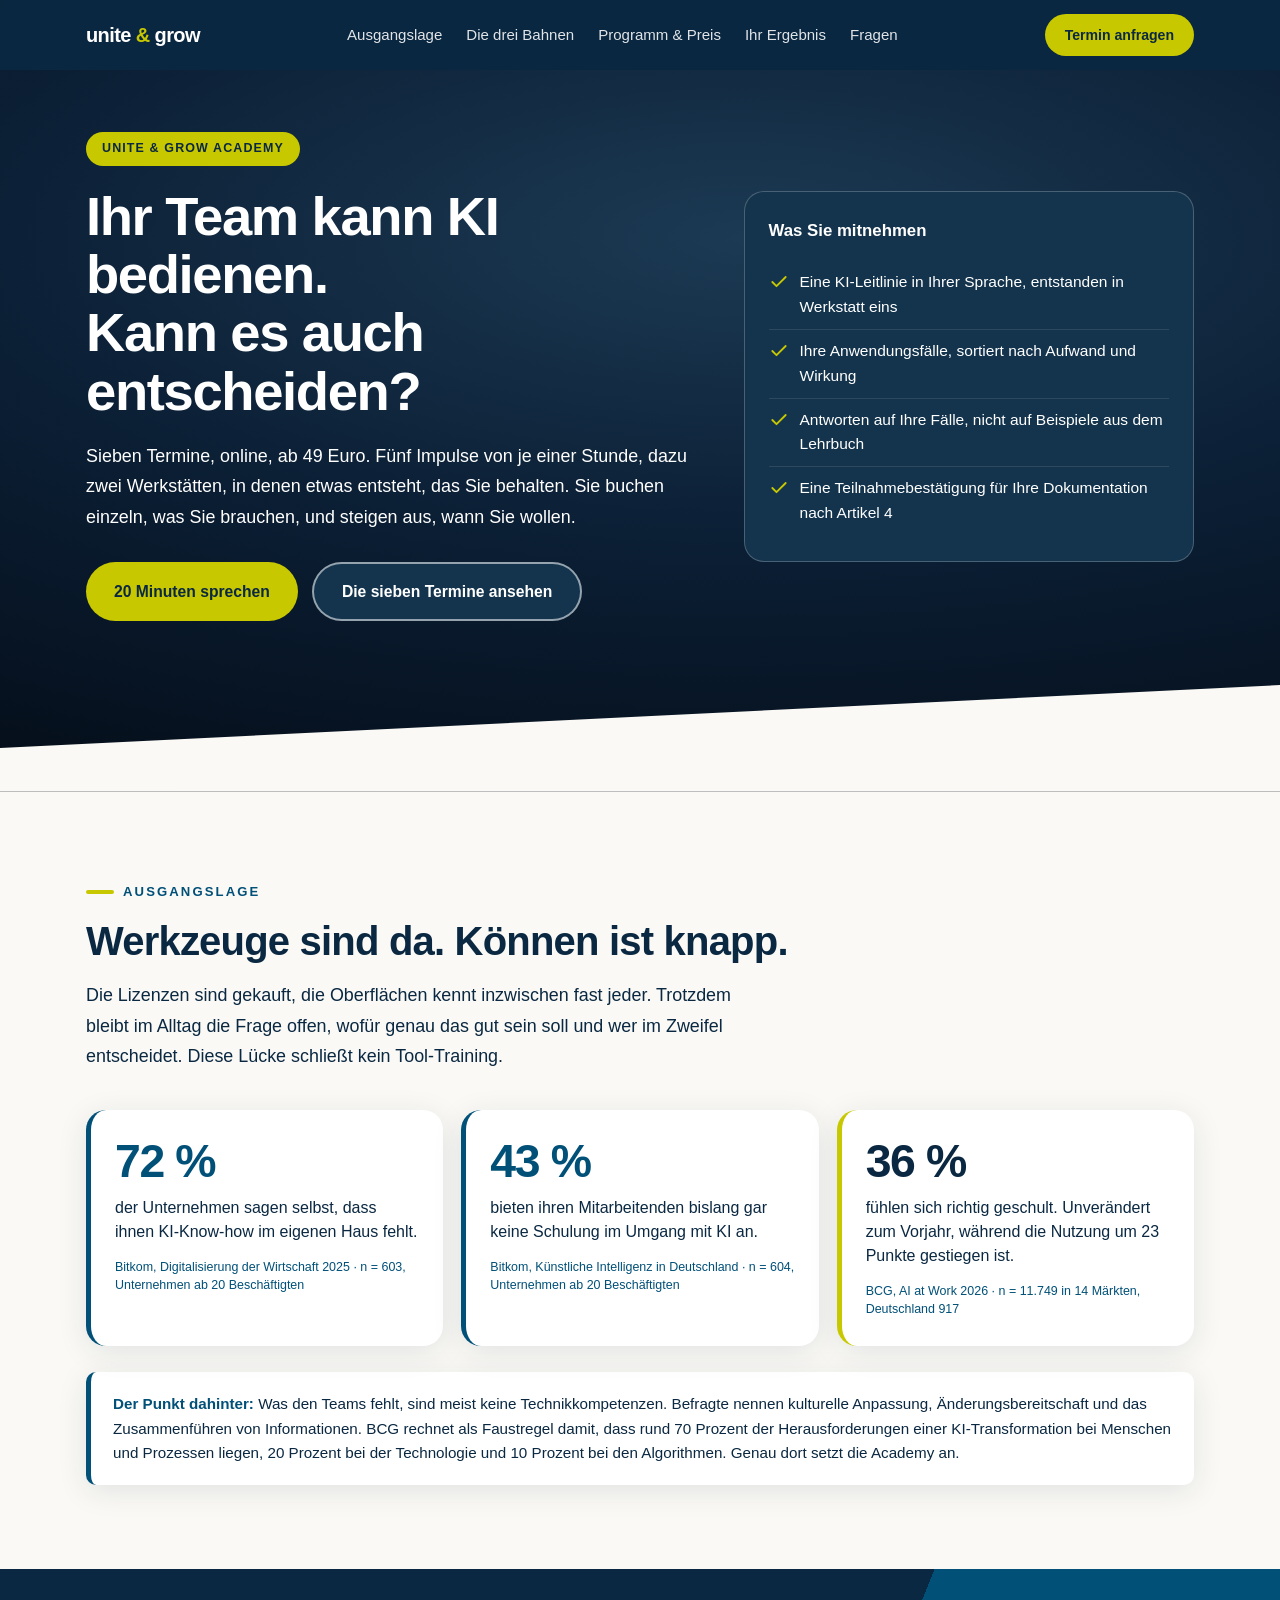
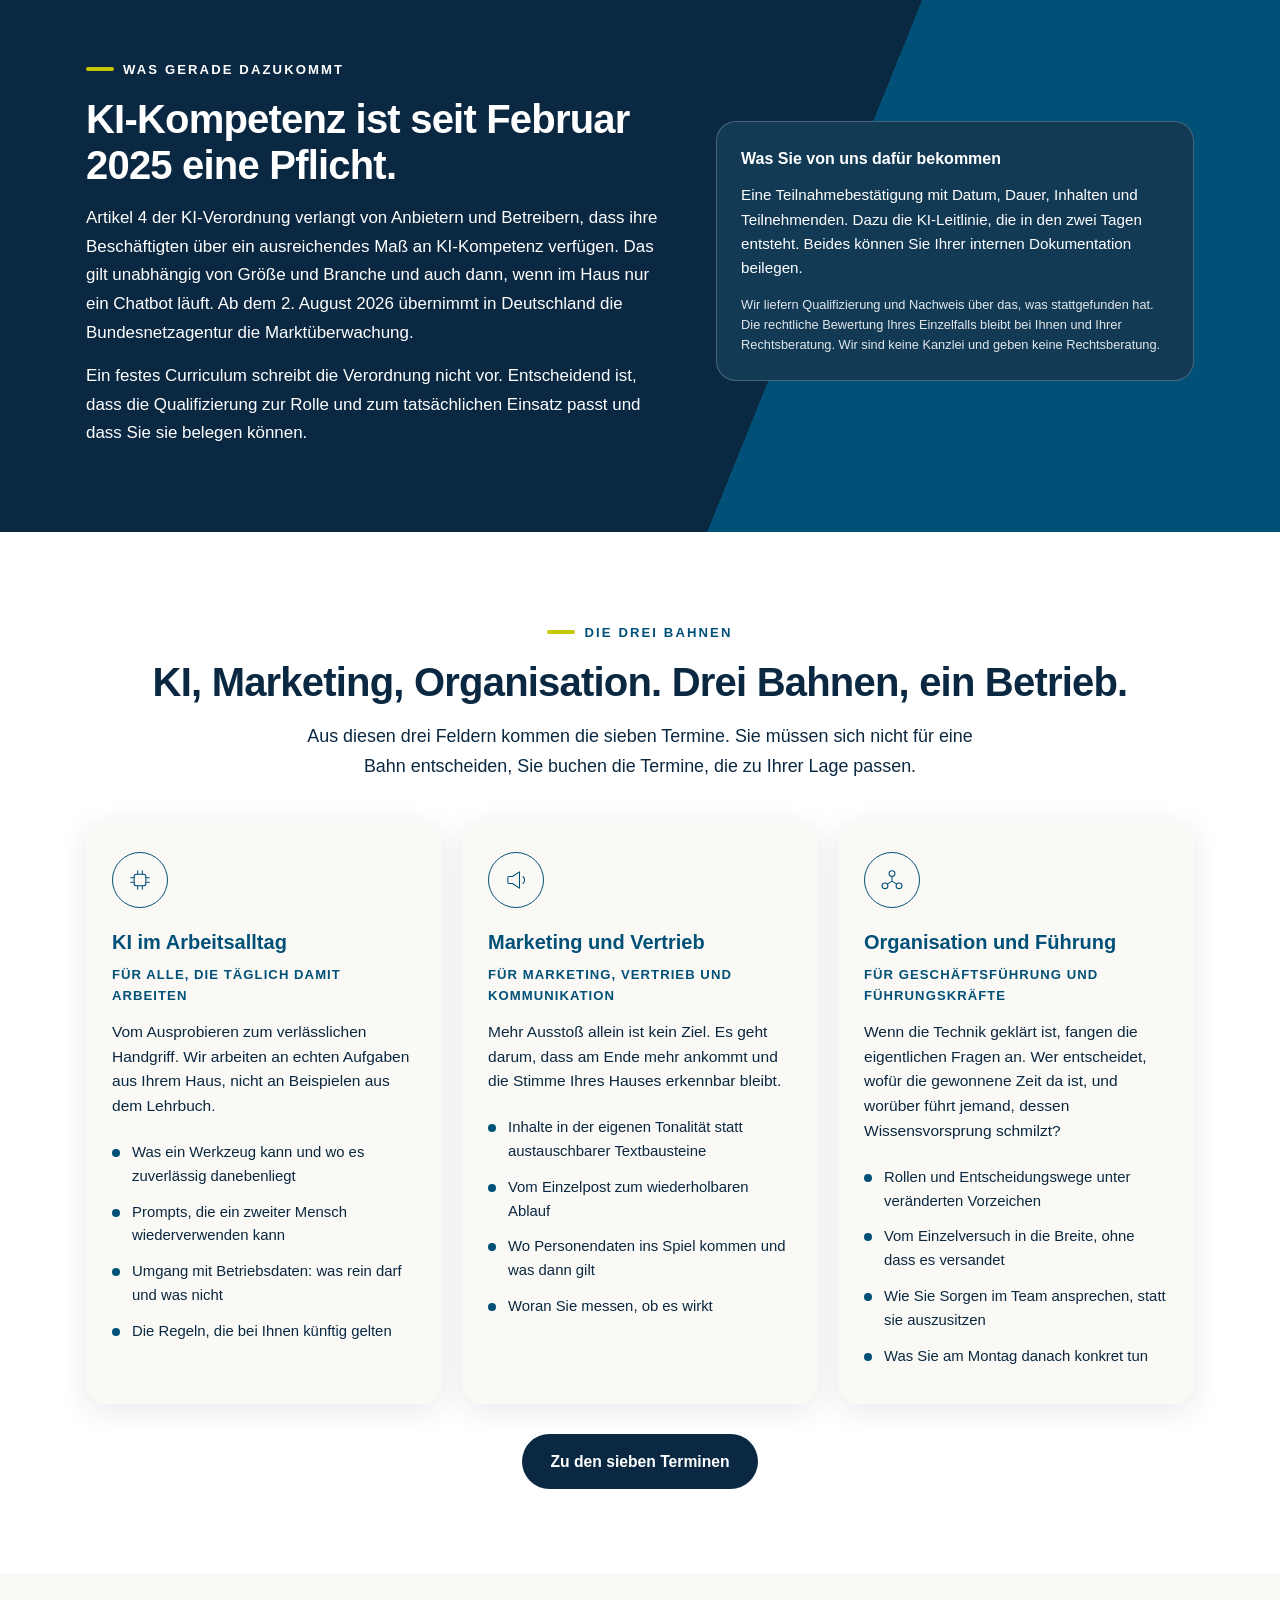
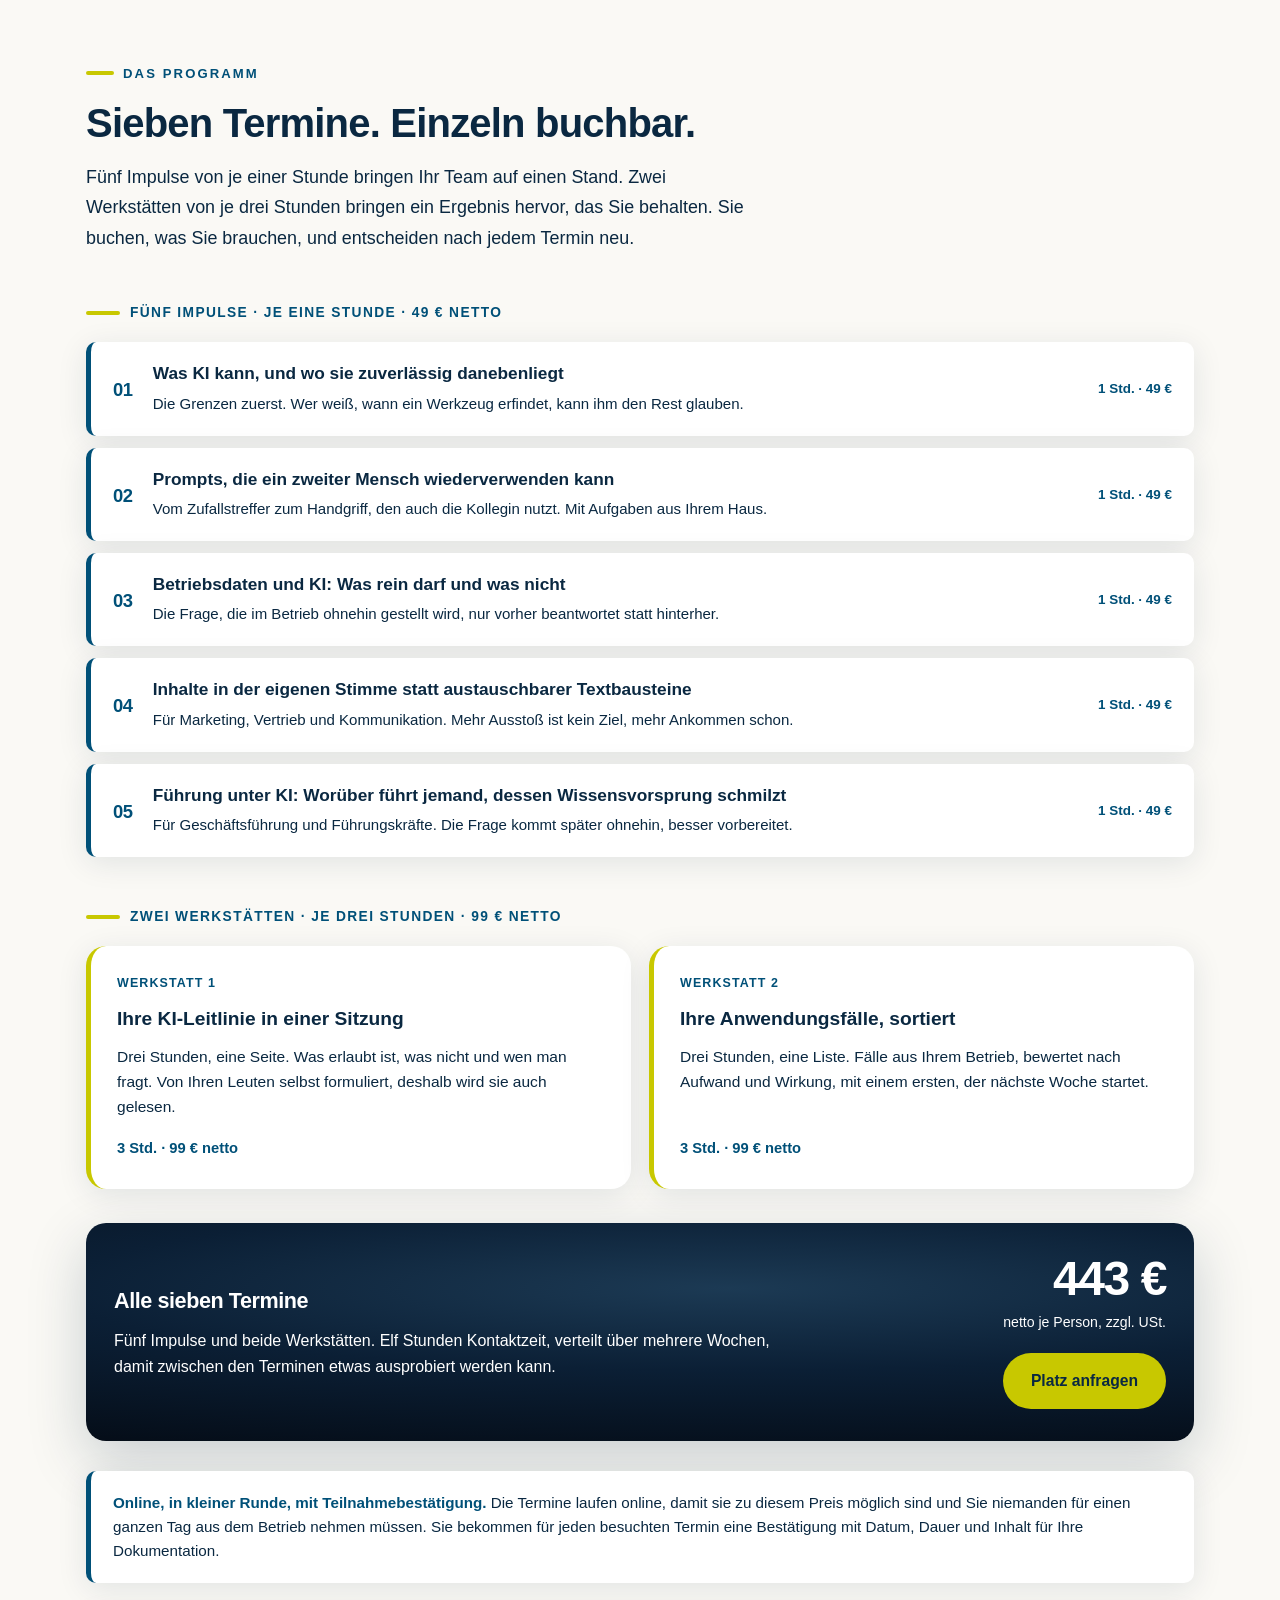
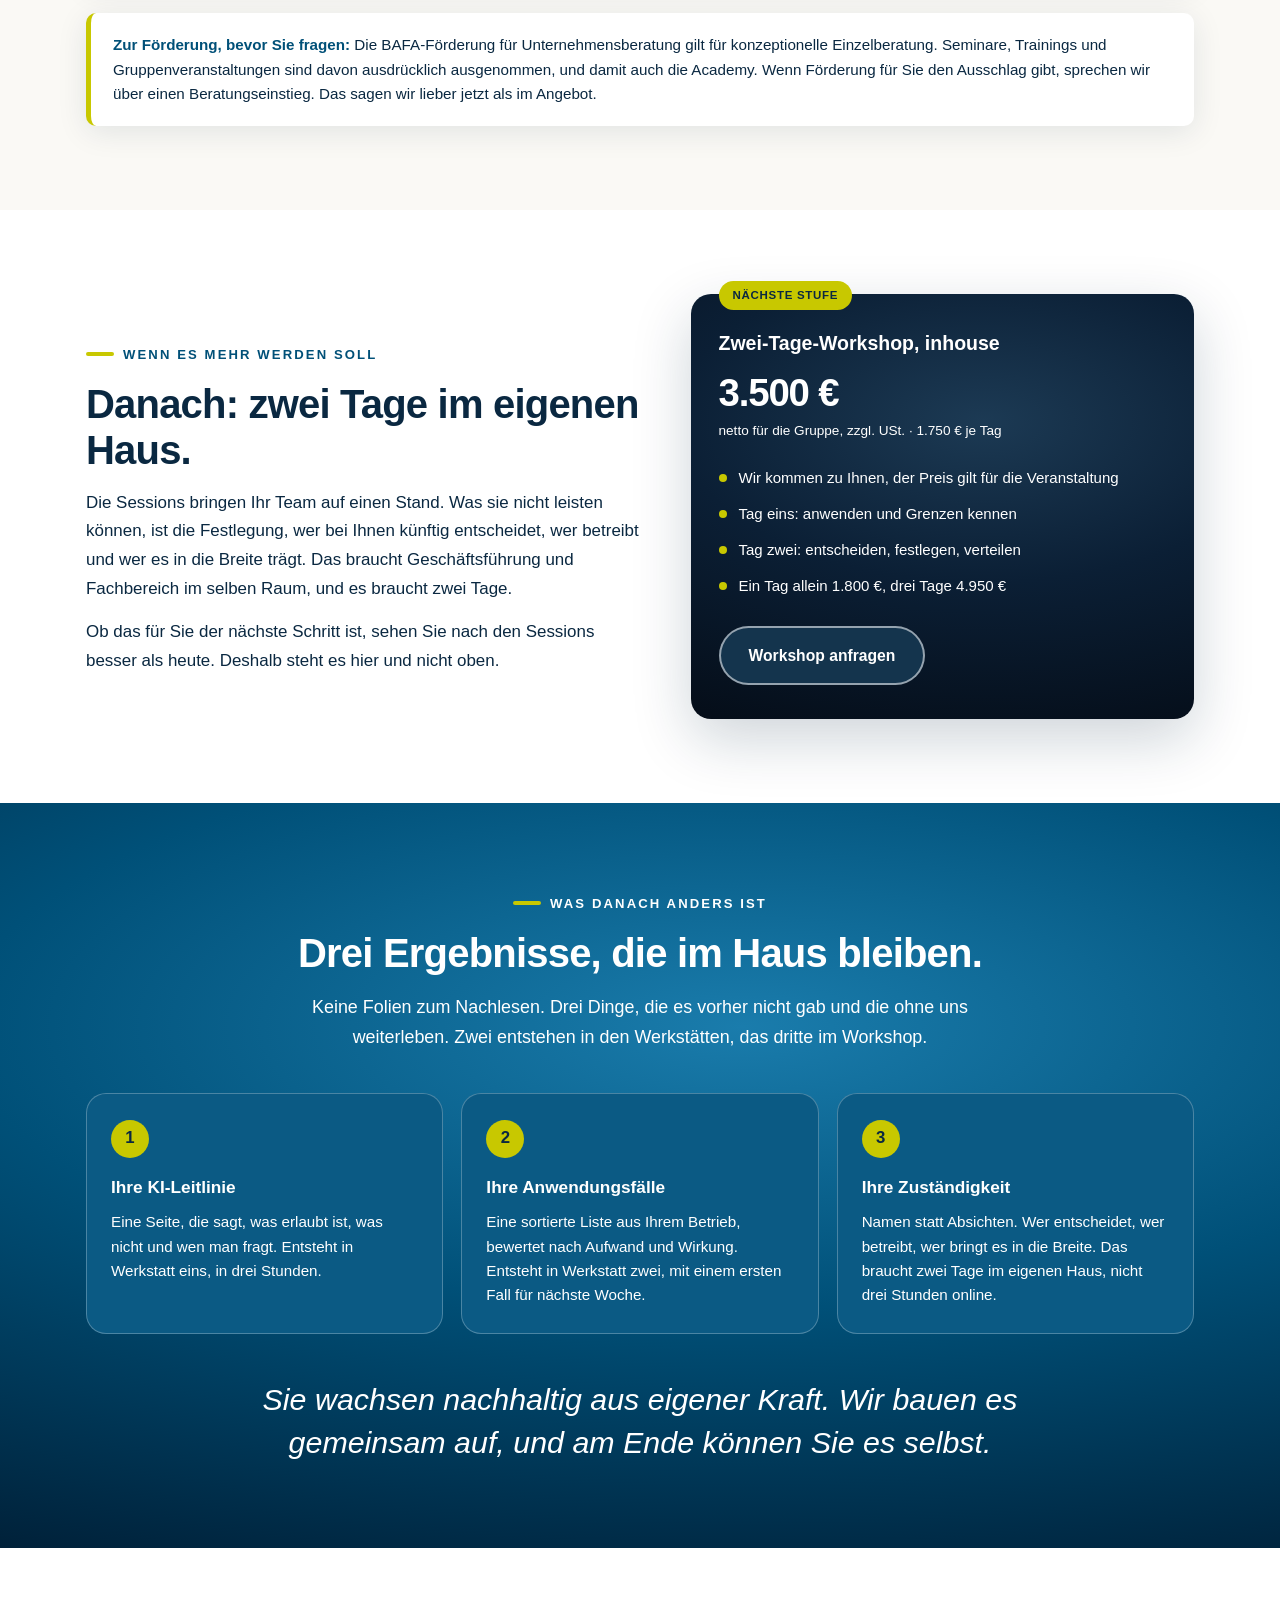
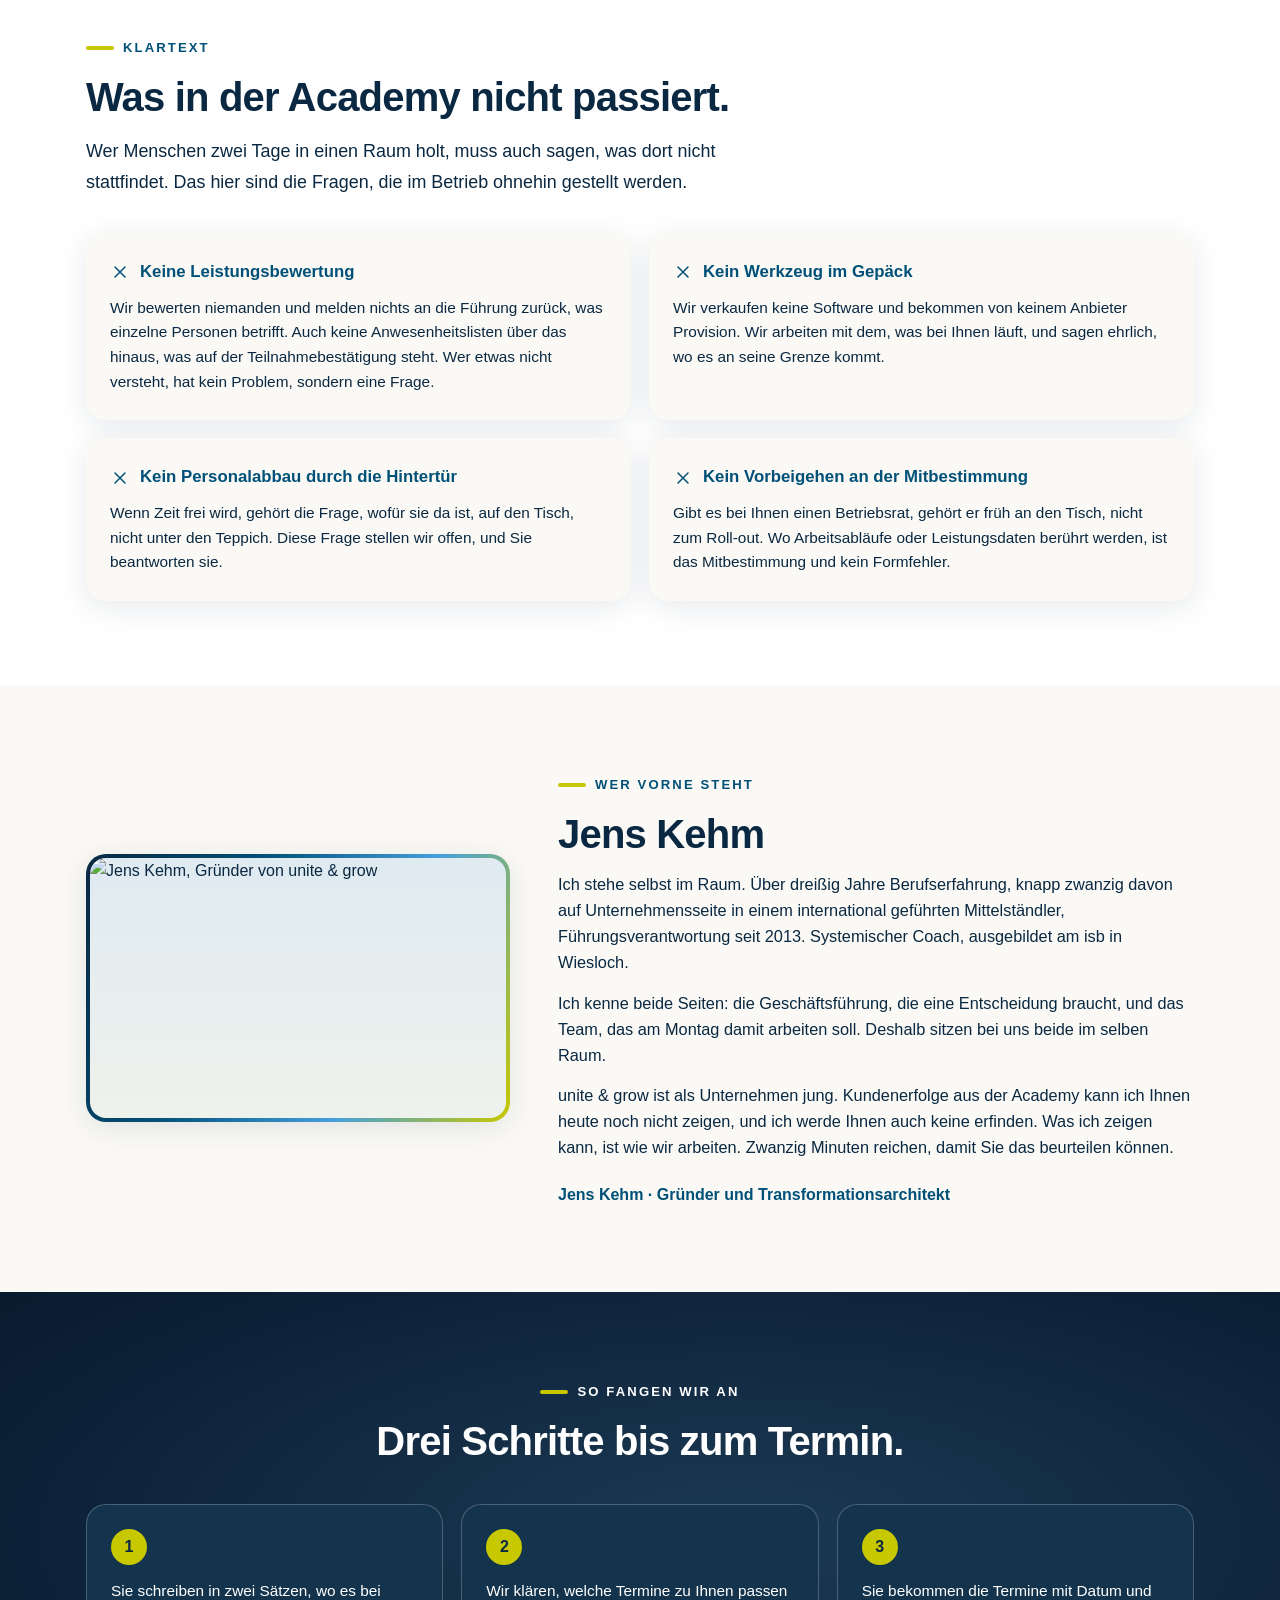
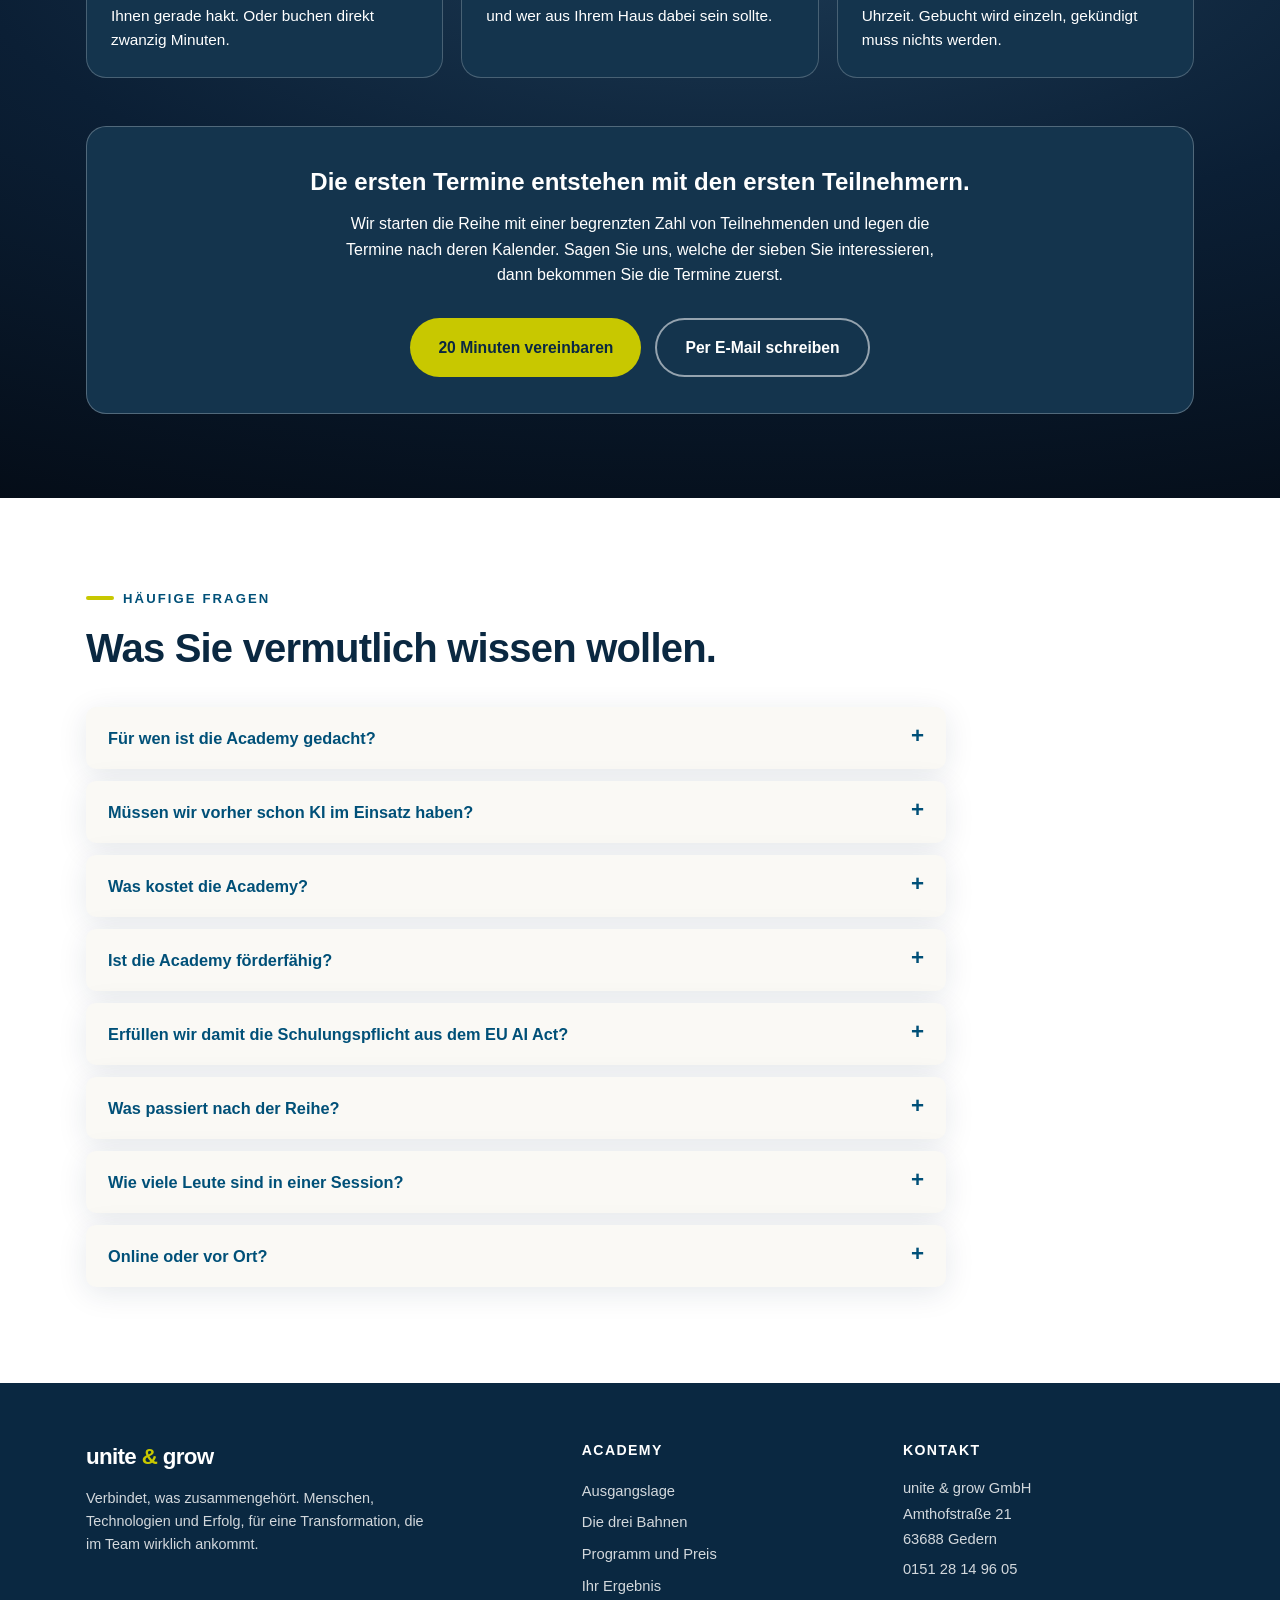
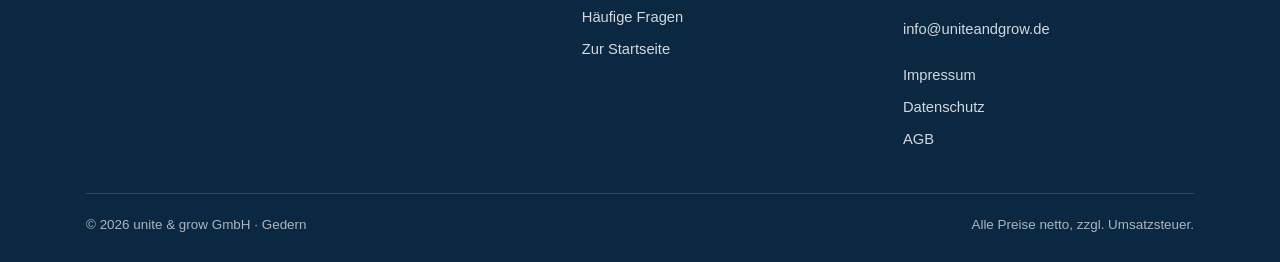
==== commit 32ab9e58: "Academy auf Session-Reihe umstellen, Workshop wird Folgestufe Entscheidung Jens vom 17.09.2026: Die " ====
--- a/academy.html
+++ b/academy.html
@@ -7,7 +7,7 @@
 <meta name="supported-color-schemes" content="light">
 <meta name="theme-color" content="#0A2841">
 <title>unite &amp; grow Academy — KI, Marketing und Organisation für den Mittelstand</title>
-<meta name="description" content="Zwei Tage, an denen Ihr Team KI wirklich anwenden lernt. Inhouse, im Mittelstand, mit Ergebnissen zum Mitnehmen: KI-Leitlinie, Use-Case-Liste, Teilnahmebestätigung nach Artikel 4 KI-Verordnung.">
+<meta name="description" content="Sieben Online-Termine ab 49 Euro: fünf Impulse von je einer Stunde, zwei Werkstätten von je drei Stunden. Mit KI-Leitlinie, Use-Case-Liste und Teilnahmebestätigung nach Artikel 4 KI-Verordnung.">
 <meta name="robots" content="index,follow">
 <meta name="author" content="unite &amp; grow GmbH">
 <link rel="canonical" href="https://www.uniteandgrow.de/academy">
@@ -15,22 +15,22 @@
 <meta property="og:locale" content="de_DE">
 <meta property="og:site_name" content="unite &amp; grow">
 <meta property="og:title" content="unite &amp; grow Academy — KI, Marketing und Organisation">
-<meta property="og:description" content="Zwei Tage, an denen Ihr Team KI wirklich anwenden lernt. Inhouse, im Mittelstand, mit Ergebnissen zum Mitnehmen.">
+<meta property="og:description" content="Sieben Online-Termine ab 49 Euro. Fünf Impulse, zwei Werkstätten, Ergebnisse zum Mitnehmen.">
 <meta property="og:url" content="https://www.uniteandgrow.de/academy">
 <meta property="og:image" content="https://www.uniteandgrow.de/images/hero.jpg">
 <meta name="twitter:card" content="summary_large_image">
 <meta name="twitter:title" content="unite &amp; grow Academy — KI, Marketing und Organisation">
-<meta name="twitter:description" content="Zwei Tage, an denen Ihr Team KI wirklich anwenden lernt.">
+<meta name="twitter:description" content="Sieben Online-Termine ab 49 Euro. Fünf Impulse, zwei Werkstätten.">
 <meta name="twitter:image" content="https://www.uniteandgrow.de/images/hero.jpg">
 <script type="application/ld+json">
 {"@context":"https://schema.org","@graph":[
-{"@type":"Course","@id":"https://www.uniteandgrow.de/academy#kurs","name":"unite & grow Academy — KI, Marketing und Organisation","description":"Zweitägiges Inhouse-Format für mittelständische Unternehmen: KI im Arbeitsalltag anwenden, Regeln festlegen, Anwendungsfälle priorisieren. Mit Teilnahmebestätigung als Nachweis der KI-Kompetenz nach Artikel 4 der KI-Verordnung.","inLanguage":"de","provider":{"@type":"Organization","name":"unite & grow GmbH","url":"https://www.uniteandgrow.de/"},"hasCourseInstance":{"@type":"CourseInstance","courseMode":"onsite","courseWorkload":"P2D","location":{"@type":"Place","name":"Inhouse beim Kunden","address":{"@type":"PostalAddress","addressCountry":"DE"}}},"offers":{"@type":"Offer","price":"3500","priceCurrency":"EUR","category":"netto, zzgl. Umsatzsteuer","availability":"https://schema.org/LimitedAvailability"}},
+{"@type":"Course","@id":"https://www.uniteandgrow.de/academy#kurs","name":"unite & grow Academy — KI, Marketing und Organisation","description":"Online-Reihe aus sieben Terminen für mittelständische Unternehmen: fünf Impulse von je einer Stunde und zwei Werkstätten von je drei Stunden. Einzeln buchbar. Mit Teilnahmebestätigung als Beleg für die Dokumentation der KI-Kompetenz nach Artikel 4 der KI-Verordnung.","inLanguage":"de","provider":{"@type":"Organization","name":"unite & grow GmbH","url":"https://www.uniteandgrow.de/"},"hasCourseInstance":[{"@type":"CourseInstance","name":"Impuls, eine Stunde","courseMode":"online","courseWorkload":"PT1H","offers":{"@type":"Offer","price":"49","priceCurrency":"EUR","category":"netto, zzgl. Umsatzsteuer, je Person"}},{"@type":"CourseInstance","name":"Werkstatt, drei Stunden","courseMode":"online","courseWorkload":"PT3H","offers":{"@type":"Offer","price":"99","priceCurrency":"EUR","category":"netto, zzgl. Umsatzsteuer, je Person"}}],"offers":{"@type":"AggregateOffer","lowPrice":"49","highPrice":"443","priceCurrency":"EUR","offerCount":"7","category":"netto, zzgl. Umsatzsteuer, je Person","availability":"https://schema.org/LimitedAvailability"}},
 {"@type":"FAQPage","@id":"https://www.uniteandgrow.de/academy#faq","mainEntity":[
-{"@type":"Question","name":"Für wen ist die Academy gedacht?","acceptedAnswer":{"@type":"Answer","text":"Für mittelständische Unternehmen, die KI im Alltag nutzen wollen und merken, dass Werkzeuge allein nicht reichen. Wir arbeiten mit gemischten Gruppen: Geschäftsführung, Fachbereich und Anwenderinnen und Anwender im selben Raum. Genau diese Mischung macht den Unterschied."}},
-{"@type":"Question","name":"Was kostet die Academy?","acceptedAnswer":{"@type":"Answer","text":"Ein Workshoptag kostet 1.800 Euro netto, zwei Tage 3.500 Euro netto, drei Tage 4.950 Euro netto. Der Preis gilt für die Gruppe, nicht pro Person. Reise- und Materialkosten stimmen wir vorher ab."}},
+{"@type":"Question","name":"Für wen ist die Academy gedacht?","acceptedAnswer":{"@type":"Answer","text":"Für Menschen aus mittelständischen Unternehmen, die KI im Alltag nutzen und merken, dass Werkzeuge allein nicht reichen. Geschäftsführung, Fachbereich und Anwenderinnen und Anwender sind gleichermaßen gemeint. Einzeln oder zu mehreren aus demselben Haus."}},
+{"@type":"Question","name":"Was kostet die Academy?","acceptedAnswer":{"@type":"Answer","text":"Eine einstündige Session kostet 49 Euro netto, eine dreistündige Werkstatt 99 Euro netto, jeweils pro Person. Wer alle sieben Termine besucht, zahlt 443 Euro netto. Keine Mindestbuchung, keine Laufzeit."}},
 {"@type":"Question","name":"Ist die Academy förderfähig?","acceptedAnswer":{"@type":"Answer","text":"Nein. Die BAFA-Förderung für Unternehmensberatung schließt Gruppenveranstaltungen, Seminare und Trainings ausdrücklich aus. Wer Förderung braucht, startet mit einer konzeptionellen Einzelberatung. Wir sagen das lieber vorher als im Angebot."}},
-{"@type":"Question","name":"Erfüllen wir damit die Schulungspflicht aus dem EU AI Act?","acceptedAnswer":{"@type":"Answer","text":"Artikel 4 der KI-Verordnung verlangt seit dem 2. Februar 2025 ein ausreichendes Maß an KI-Kompetenz bei allen, die mit KI-Systemen arbeiten. Ein festes Curriculum schreibt die Verordnung nicht vor. Sie bekommen von uns eine Teilnahmebestätigung mit Inhalten, Dauer und Teilnehmenden, die Sie Ihrer Dokumentation beilegen können. Die rechtliche Bewertung Ihres Einzelfalls bleibt bei Ihnen und Ihrer Rechtsberatung."}},
-{"@type":"Question","name":"Was passiert nach den zwei Tagen?","acceptedAnswer":{"@type":"Answer","text":"Sie gehen mit drei Ergebnissen aus dem Raum: einer KI-Leitlinie in Ihrer Sprache, einer priorisierten Liste Ihrer Anwendungsfälle und einer Festlegung, wer wofür zuständig ist. Ob wir danach weiterarbeiten, entscheiden Sie. Das Ziel ist, dass Sie es selbst können."}}
+{"@type":"Question","name":"Erfüllen wir damit die Schulungspflicht aus dem EU AI Act?","acceptedAnswer":{"@type":"Answer","text":"Artikel 4 der KI-Verordnung verlangt seit dem 2. Februar 2025 ein ausreichendes Maß an KI-Kompetenz bei allen, die mit KI-Systemen arbeiten. Ein festes Curriculum schreibt die Verordnung nicht vor. Für jeden besuchten Termin bekommen Sie eine Bestätigung mit Datum, Dauer und Inhalt für Ihre Dokumentation. Die rechtliche Bewertung Ihres Einzelfalls bleibt bei Ihnen und Ihrer Rechtsberatung."}},
+{"@type":"Question","name":"Was passiert nach der Reihe?","acceptedAnswer":{"@type":"Answer","text":"Aus den beiden Werkstätten nehmen Sie Ihre KI-Leitlinie und Ihre priorisierte Liste mit. Die Festlegung, wer künftig entscheidet und betreibt, braucht zwei Tage im eigenen Haus. Ob das für Sie der nächste Schritt ist, sehen Sie nach den Sessions besser als heute."}}
 ]}
 ]}
 </script>
@@ -162,28 +162,56 @@
 .bahn ul li{position:relative;padding-left:20px;padding-top:6px;padding-bottom:6px;font-size:.93rem;font-weight:400;color:var(--nightblue);}
 .bahn ul li::before{content:"";position:absolute;left:0;top:14px;width:8px;height:8px;border-radius:50%;background:var(--midblue);}
 
-/* ---------- Format / Preise ---------- */
+/* ---------- Programm: Sessions und Werkstaetten ---------- */
 .format{background:var(--light);}
-.fmt-grid{display:grid;gap:20px;margin-top:40px;}
-@media(min-width:840px){.fmt-grid{grid-template-columns:repeat(3,1fr);}}
-.fmt{background:var(--white);color:var(--nightblue);border-radius:var(--r);padding:30px 26px;box-shadow:var(--shadow);position:relative;display:flex;flex-direction:column;}
-.fmt .tag{position:absolute;top:-13px;left:26px;background:var(--applegreen);color:var(--nightblue);font-size:.72rem;font-weight:800;letter-spacing:.06em;text-transform:uppercase;padding:5px 14px;border-radius:100px;}
-.fmt h3{margin-bottom:4px;}
-.fmt .dauer{font-size:.84rem;font-weight:700;letter-spacing:.07em;text-transform:uppercase;color:var(--midblue);margin-bottom:16px;}
-
-.fmt .preis{font-size:2.2rem;font-weight:900;color:var(--nightblue);letter-spacing:-.03em;line-height:1.1;}
-.fmt .netto{font-size:.82rem;font-weight:400;color:var(--midblue);margin-bottom:18px;}
-.fmt ul{flex:1;}
-.fmt ul li{position:relative;padding-left:20px;padding-top:6px;padding-bottom:6px;font-size:.94rem;font-weight:400;color:var(--nightblue);}
-.fmt ul li::before{content:"";position:absolute;left:0;top:14px;width:8px;height:8px;border-radius:50%;background:var(--midblue);}
-.fmt .btn{margin-top:22px;align-self:flex-start;}
-.fmt.fmt--mid{background:var(--grad-night);color:#fff;box-shadow:var(--shadow-lg);}
-.fmt.fmt--mid h3,.fmt.fmt--mid .preis,.fmt.fmt--mid p,.fmt.fmt--mid ul li{color:#fff;}
-.fmt.fmt--mid .dauer,.fmt.fmt--mid .netto{color:rgba(255,255,255,.86);}
-.fmt.fmt--mid ul li::before{background:var(--applegreen);}
+.sess-head{margin-top:44px;margin-bottom:18px;}
+.sess-kicker{display:inline-flex;align-items:center;gap:10px;font-size:.86rem;font-weight:800;letter-spacing:.1em;text-transform:uppercase;color:var(--midblue);}
+.sess-kicker::before{content:"";width:34px;height:4px;background:var(--applegreen);border-radius:2px;}
+.sess-list{list-style:none;counter-reset:none;}
+.sess{display:grid;grid-template-columns:auto 1fr;gap:14px 16px;align-items:start;background:var(--white);color:var(--nightblue);border-radius:var(--r-sm);padding:20px 22px;margin-bottom:12px;box-shadow:var(--shadow);border-left:5px solid var(--midblue);}
+@media(min-width:760px){.sess{grid-template-columns:auto 1fr auto;align-items:center;gap:20px;}}
+.sess-n{font-size:1.15rem;font-weight:900;color:var(--midblue);letter-spacing:-.02em;line-height:1;padding-top:3px;}
+.sess-body h3{font-size:1.08rem;color:var(--nightblue);font-weight:700;line-height:1.35;}
+.sess-body p{margin-top:6px;font-size:.94rem;color:var(--nightblue);}
+.sess-meta{grid-column:1 / -1;font-size:.84rem;font-weight:700;color:var(--midblue);white-space:nowrap;}
+@media(min-width:760px){.sess-meta{grid-column:auto;text-align:right;}}
+
+.werk-grid{display:grid;gap:18px;}
+@media(min-width:800px){.werk-grid{grid-template-columns:1fr 1fr;}}
+.werk{background:var(--white);color:var(--nightblue);border-radius:var(--r);padding:28px 26px;box-shadow:var(--shadow);border-left:5px solid var(--applegreen);display:flex;flex-direction:column;}
+.werk-tag{font-size:.78rem;font-weight:800;letter-spacing:.09em;text-transform:uppercase;color:var(--midblue);margin-bottom:10px;}
+.werk h3{font-size:1.2rem;color:var(--nightblue);margin-bottom:10px;}
+.werk p{font-size:.97rem;color:var(--nightblue);flex:1;}
+.werk-meta{margin-top:18px;font-size:.92rem;font-weight:700;color:var(--midblue);}
+
+.summe{margin-top:34px;background:var(--grad-night);color:#fff;border-radius:var(--r);padding:32px 28px;display:grid;gap:24px;box-shadow:var(--shadow-lg);}
+@media(min-width:820px){.summe{grid-template-columns:1.35fr .65fr;align-items:center;gap:40px;}}
+.summe-k{font-size:1.35rem;font-weight:800;color:#fff;margin-bottom:10px;letter-spacing:-.02em;}
+.summe-l p{color:#fff;font-size:1rem;}
+.summe-r{text-align:left;}
+@media(min-width:820px){.summe-r{text-align:right;}}
+.summe-p{font-size:3rem;font-weight:900;color:#fff;line-height:1;letter-spacing:-.03em;}
+.summe-n{font-size:.88rem;color:#fff;margin-top:8px;margin-bottom:20px;}
+
 .hinweis{margin-top:30px;background:var(--white);border-radius:var(--r-sm);padding:20px 22px;border-left:5px solid var(--midblue);color:var(--nightblue);box-shadow:var(--shadow);}
 .hinweis b{color:var(--midblue);}
 .hinweis p{font-size:.95rem;color:var(--nightblue);}
+
+/* ---------- Danach: der Workshop ---------- */
+.danach{background:var(--white);}
+.danach-grid{display:grid;gap:32px;align-items:center;}
+@media(min-width:900px){.danach-grid{grid-template-columns:1.05fr .95fr;gap:48px;}}
+.danach h2{color:var(--nightblue);}
+.danach p{color:var(--nightblue);}
+.danach-card{background:var(--grad-night);color:#fff;border-radius:var(--r);padding:34px 28px;box-shadow:var(--shadow-lg);position:relative;display:flex;flex-direction:column;}
+.danach-tag{position:absolute;top:-13px;left:28px;background:var(--applegreen);color:var(--nightblue);font-size:.72rem;font-weight:800;letter-spacing:.06em;text-transform:uppercase;padding:5px 14px;border-radius:100px;}
+.danach-card h3{color:#fff;font-size:1.22rem;margin-bottom:14px;}
+.danach-p{font-size:2.4rem;font-weight:900;color:#fff;line-height:1;letter-spacing:-.03em;}
+.danach-n{font-size:.85rem;color:#fff;margin-top:8px;margin-bottom:18px;}
+.danach-card ul{flex:1;}
+.danach-card ul li{position:relative;padding-left:20px;padding-top:6px;padding-bottom:6px;font-size:.94rem;font-weight:400;color:#fff;}
+.danach-card ul li::before{content:"";position:absolute;left:0;top:14px;width:8px;height:8px;border-radius:50%;background:var(--applegreen);}
+.danach-card .btn{margin-top:22px;align-self:flex-start;}
 
 /* ---------- Ergebnis ---------- */
 .after{background:var(--grad-mid);color:#fff;}
@@ -257,7 +285,7 @@
 @media print{
   #nav{position:static;}
   section{padding:24px 0;page-break-inside:avoid;}
-  .stat,.bahn,.fmt,.after-card,.kt,.step{page-break-inside:avoid;}
+  .stat,.bahn,.sess,.werk,.summe,.danach-card,.after-card,.kt,.step{page-break-inside:avoid;}
 }
 </style>
 </head>
@@ -270,7 +298,7 @@
     <div class="nav-links">
       <a href="#ausgangslage">Ausgangslage</a>
       <a href="#bahnen">Die drei Bahnen</a>
-      <a href="#format">Format &amp; Preis</a>
+      <a href="#programm">Programm &amp; Preis</a>
       <a href="#ergebnis">Ihr Ergebnis</a>
       <a href="#faq">Fragen</a>
     </div>
@@ -287,18 +315,18 @@
       <div>
         <span class="kicker">unite &amp; grow Academy</span>
         <h1>Ihr Team kann KI bedienen.<br>Kann es auch entscheiden?</h1>
-        <p class="lead" style="margin-top:20px;">Zwei Tage im eigenen Haus, in denen aus Ausprobieren Können wird. Für Geschäftsführung, Fachbereich und Anwender im selben Raum. Sie gehen nicht mit Notizen raus, sondern mit Regeln, einer Prioritätenliste und einer Zuständigkeit.</p>
+        <p class="lead" style="margin-top:20px;">Sieben Termine, online, ab 49 Euro. Fünf Impulse von je einer Stunde, dazu zwei Werkstätten, in denen etwas entsteht, das Sie behalten. Sie buchen einzeln, was Sie brauchen, und steigen aus, wann Sie wollen.</p>
         <div class="btn-row">
           <a href="https://calendar.app.google/RA4mtqJrSf5VX3FN8" target="_blank" rel="noopener" class="btn">20 Minuten sprechen</a>
-          <a href="#format" class="btn btn--ghost">Format und Preis ansehen</a>
+          <a href="#programm" class="btn btn--ghost">Die sieben Termine ansehen</a>
         </div>
       </div>
       <div class="hero-card">
-        <h3>Was die zwei Tage bringen</h3>
+        <h3>Was Sie mitnehmen</h3>
         <ul>
-          <li><svg class="tick" viewBox="0 0 24 24" fill="none" stroke="currentColor" stroke-width="2.2" stroke-linecap="round" stroke-linejoin="round" aria-hidden="true"><path d="M20 6 9 17l-5-5"/></svg><span>Eine KI-Leitlinie in Ihrer Sprache, nicht in Juristendeutsch</span></li>
+          <li><svg class="tick" viewBox="0 0 24 24" fill="none" stroke="currentColor" stroke-width="2.2" stroke-linecap="round" stroke-linejoin="round" aria-hidden="true"><path d="M20 6 9 17l-5-5"/></svg><span>Eine KI-Leitlinie in Ihrer Sprache, entstanden in Werkstatt eins</span></li>
           <li><svg class="tick" viewBox="0 0 24 24" fill="none" stroke="currentColor" stroke-width="2.2" stroke-linecap="round" stroke-linejoin="round" aria-hidden="true"><path d="M20 6 9 17l-5-5"/></svg><span>Ihre Anwendungsfälle, sortiert nach Aufwand und Wirkung</span></li>
-          <li><svg class="tick" viewBox="0 0 24 24" fill="none" stroke="currentColor" stroke-width="2.2" stroke-linecap="round" stroke-linejoin="round" aria-hidden="true"><path d="M20 6 9 17l-5-5"/></svg><span>Eine Festlegung, wer entscheidet, wenn die Technik geklärt ist</span></li>
+          <li><svg class="tick" viewBox="0 0 24 24" fill="none" stroke="currentColor" stroke-width="2.2" stroke-linecap="round" stroke-linejoin="round" aria-hidden="true"><path d="M20 6 9 17l-5-5"/></svg><span>Antworten auf Ihre Fälle, nicht auf Beispiele aus dem Lehrbuch</span></li>
           <li><svg class="tick" viewBox="0 0 24 24" fill="none" stroke="currentColor" stroke-width="2.2" stroke-linecap="round" stroke-linejoin="round" aria-hidden="true"><path d="M20 6 9 17l-5-5"/></svg><span>Eine Teilnahmebestätigung für Ihre Dokumentation nach Artikel 4</span></li>
         </ul>
       </div>
@@ -363,7 +391,7 @@
     <div class="center">
       <span class="eyebrow">Die drei Bahnen</span>
       <h2>KI, Marketing, Organisation. Drei Bahnen, ein Betrieb.</h2>
-      <p class="lead" style="margin-top:16px;">Sie wählen die Bahn, die zu Ihrer Lage passt. Oder Sie kombinieren: Tag eins in einer Bahn, Tag zwei in der nächsten. Wir stimmen das vorher ab, nicht im Raum.</p>
+      <p class="lead" style="margin-top:16px;">Aus diesen drei Feldern kommen die sieben Termine. Sie müssen sich nicht für eine Bahn entscheiden, Sie buchen die Termine, die zu Ihrer Lage passen.</p>
     </div>
     <div class="bahn-grid">
       <div class="bahn">
@@ -403,61 +431,125 @@
         </ul>
       </div>
     </div>
-    <div class="center"><div class="btn-row"><a href="https://calendar.app.google/RA4mtqJrSf5VX3FN8" target="_blank" rel="noopener" class="btn btn--dark">Passende Bahn besprechen</a></div></div>
-  </div>
-</section>
-
-<!-- ============ FORMAT UND PREIS ============ -->
-<section class="format" id="format">
-  <div class="wrap">
-    <span class="eyebrow">Format und Preis</span>
-    <h2>Inhouse. Ein Preis für die Gruppe.</h2>
-    <p class="lead" style="margin-top:16px;">Wir kommen zu Ihnen. Der Preis gilt für die Veranstaltung, nicht pro Kopf. Die Gruppengröße stimmen wir vorher ab, damit jeder zu Wort kommt.</p>
-    <div class="fmt-grid">
-      <div class="fmt">
-        <h3>Impulstag</h3>
-        <div class="dauer">Ein Tag</div>
-        <div class="preis">1.800 €</div>
-        <div class="netto">netto, zzgl. USt.</div>
+    <div class="center"><div class="btn-row"><a href="#programm" class="btn btn--dark">Zu den sieben Terminen</a></div></div>
+  </div>
+</section>
+
+<!-- ============ PROGRAMM UND PREIS ============ -->
+<section class="format" id="programm">
+  <div class="wrap">
+    <span class="eyebrow">Das Programm</span>
+    <h2>Sieben Termine. Einzeln buchbar.</h2>
+    <p class="lead" style="margin-top:16px;">Fünf Impulse von je einer Stunde bringen Ihr Team auf einen Stand. Zwei Werkstätten von je drei Stunden bringen ein Ergebnis hervor, das Sie behalten. Sie buchen, was Sie brauchen, und entscheiden nach jedem Termin neu.</p>
+
+    <div class="sess-head">
+      <span class="sess-kicker">Fünf Impulse · je eine Stunde · 49 € netto</span>
+    </div>
+    <ol class="sess-list">
+      <li class="sess">
+        <span class="sess-n">01</span>
+        <div class="sess-body">
+          <h3>Was KI kann, und wo sie zuverlässig danebenliegt</h3>
+          <p>Die Grenzen zuerst. Wer weiß, wann ein Werkzeug erfindet, kann ihm den Rest glauben.</p>
+        </div>
+        <span class="sess-meta">1 Std. · 49 €</span>
+      </li>
+      <li class="sess">
+        <span class="sess-n">02</span>
+        <div class="sess-body">
+          <h3>Prompts, die ein zweiter Mensch wiederverwenden kann</h3>
+          <p>Vom Zufallstreffer zum Handgriff, den auch die Kollegin nutzt. Mit Aufgaben aus Ihrem Haus.</p>
+        </div>
+        <span class="sess-meta">1 Std. · 49 €</span>
+      </li>
+      <li class="sess">
+        <span class="sess-n">03</span>
+        <div class="sess-body">
+          <h3>Betriebsdaten und KI: Was rein darf und was nicht</h3>
+          <p>Die Frage, die im Betrieb ohnehin gestellt wird, nur vorher beantwortet statt hinterher.</p>
+        </div>
+        <span class="sess-meta">1 Std. · 49 €</span>
+      </li>
+      <li class="sess">
+        <span class="sess-n">04</span>
+        <div class="sess-body">
+          <h3>Inhalte in der eigenen Stimme statt austauschbarer Textbausteine</h3>
+          <p>Für Marketing, Vertrieb und Kommunikation. Mehr Ausstoß ist kein Ziel, mehr Ankommen schon.</p>
+        </div>
+        <span class="sess-meta">1 Std. · 49 €</span>
+      </li>
+      <li class="sess">
+        <span class="sess-n">05</span>
+        <div class="sess-body">
+          <h3>Führung unter KI: Worüber führt jemand, dessen Wissensvorsprung schmilzt</h3>
+          <p>Für Geschäftsführung und Führungskräfte. Die Frage kommt später ohnehin, besser vorbereitet.</p>
+        </div>
+        <span class="sess-meta">1 Std. · 49 €</span>
+      </li>
+    </ol>
+
+    <div class="sess-head sess-head--w">
+      <span class="sess-kicker sess-kicker--w">Zwei Werkstätten · je drei Stunden · 99 € netto</span>
+    </div>
+    <div class="werk-grid">
+      <div class="werk">
+        <span class="werk-tag">Werkstatt 1</span>
+        <h3>Ihre KI-Leitlinie in einer Sitzung</h3>
+        <p>Drei Stunden, eine Seite. Was erlaubt ist, was nicht und wen man fragt. Von Ihren Leuten selbst formuliert, deshalb wird sie auch gelesen.</p>
+        <span class="werk-meta">3 Std. · 99 € netto</span>
+      </div>
+      <div class="werk">
+        <span class="werk-tag">Werkstatt 2</span>
+        <h3>Ihre Anwendungsfälle, sortiert</h3>
+        <p>Drei Stunden, eine Liste. Fälle aus Ihrem Betrieb, bewertet nach Aufwand und Wirkung, mit einem ersten, der nächste Woche startet.</p>
+        <span class="werk-meta">3 Std. · 99 € netto</span>
+      </div>
+    </div>
+
+    <div class="summe">
+      <div class="summe-l">
+        <div class="summe-k">Alle sieben Termine</div>
+        <p>Fünf Impulse und beide Werkstätten. Elf Stunden Kontaktzeit, verteilt über mehrere Wochen, damit zwischen den Terminen etwas ausprobiert werden kann.</p>
+      </div>
+      <div class="summe-r">
+        <div class="summe-p">443 €</div>
+        <div class="summe-n">netto je Person, zzgl. USt.</div>
+        <a href="https://calendar.app.google/RA4mtqJrSf5VX3FN8" target="_blank" rel="noopener" class="btn">Platz anfragen</a>
+      </div>
+    </div>
+
+    <div class="hinweis">
+      <p><b>Online, in kleiner Runde, mit Teilnahmebestätigung.</b> Die Termine laufen online, damit sie zu diesem Preis möglich sind und Sie niemanden für einen ganzen Tag aus dem Betrieb nehmen müssen. Sie bekommen für jeden besuchten Termin eine Bestätigung mit Datum, Dauer und Inhalt für Ihre Dokumentation.</p>
+    </div>
+    <div class="hinweis" style="border-left-color:var(--applegreen);">
+      <p><b>Zur Förderung, bevor Sie fragen:</b> Die BAFA-Förderung für Unternehmensberatung gilt für konzeptionelle Einzelberatung. Seminare, Trainings und Gruppenveranstaltungen sind davon ausdrücklich ausgenommen, und damit auch die Academy. Wenn Förderung für Sie den Ausschlag gibt, sprechen wir über einen Beratungseinstieg. Das sagen wir lieber jetzt als im Angebot.</p>
+    </div>
+  </div>
+</section>
+
+<!-- ============ DANACH: DER WORKSHOP ============ -->
+<section class="danach" id="danach">
+  <div class="wrap">
+    <div class="danach-grid">
+      <div>
+        <span class="eyebrow">Wenn es mehr werden soll</span>
+        <h2>Danach: zwei Tage im eigenen Haus.</h2>
+        <p style="margin-top:16px;font-size:1.06rem;line-height:1.7;">Die Sessions bringen Ihr Team auf einen Stand. Was sie nicht leisten können, ist die Festlegung, wer bei Ihnen künftig entscheidet, wer betreibt und wer es in die Breite trägt. Das braucht Geschäftsführung und Fachbereich im selben Raum, und es braucht zwei Tage.</p>
+        <p style="margin-top:14px;font-size:1.06rem;line-height:1.7;">Ob das für Sie der nächste Schritt ist, sehen Sie nach den Sessions besser als heute. Deshalb steht es hier und nicht oben.</p>
+      </div>
+      <div class="danach-card">
+        <span class="danach-tag">Nächste Stufe</span>
+        <h3>Zwei-Tage-Workshop, inhouse</h3>
+        <div class="danach-p">3.500 €</div>
+        <div class="danach-n">netto für die Gruppe, zzgl. USt. · 1.750 € je Tag</div>
         <ul>
-          <li>Eine Bahn, ein Thema, ein Team</li>
-          <li>Gemeinsamer Stand, erste Regeln</li>
-          <li>Für kleinere Betriebe, die keine zwei Tage stellen können</li>
+          <li>Wir kommen zu Ihnen, der Preis gilt für die Veranstaltung</li>
+          <li>Tag eins: anwenden und Grenzen kennen</li>
+          <li>Tag zwei: entscheiden, festlegen, verteilen</li>
+          <li>Ein Tag allein 1.800 €, drei Tage 4.950 €</li>
         </ul>
-        <a href="mailto:hello@uniteandgrow.de?subject=Academy%20Impulstag%20%E2%80%94%20Anfrage" class="btn btn--dark">Anfragen</a>
-      </div>
-      <div class="fmt fmt--mid">
-        <span class="tag">Empfohlen</span>
-        <h3>Zwei-Tage-Intensiv</h3>
-        <div class="dauer">Zwei Tage</div>
-        <div class="preis">3.500 €</div>
-        <div class="netto">netto, zzgl. USt. · 1.750 € je Tag</div>
-        <ul>
-          <li>Tag eins: anwenden, verstehen, Grenzen kennen</li>
-          <li>Tag zwei: entscheiden, festlegen, verteilen</li>
-          <li>Alle drei Ergebnisse zum Mitnehmen</li>
-          <li>Teilnahmebestätigung für Ihre Dokumentation</li>
-        </ul>
-        <a href="https://calendar.app.google/RA4mtqJrSf5VX3FN8" target="_blank" rel="noopener" class="btn">Termin anfragen</a>
-      </div>
-      <div class="fmt">
-        <h3>Drei-Tage-Vertiefung</h3>
-        <div class="dauer">Drei Tage</div>
-        <div class="preis">4.950 €</div>
-        <div class="netto">netto, zzgl. USt. · 1.650 € je Tag</div>
-        <ul>
-          <li>Zwei Bahnen kombiniert oder eine in der Tiefe</li>
-          <li>Mehr Raum für die eigenen Anwendungsfälle</li>
-          <li>Für Häuser, die es in mehreren Bereichen gleichzeitig verankern</li>
-        </ul>
-        <a href="mailto:hello@uniteandgrow.de?subject=Academy%20Drei-Tage-Vertiefung%20%E2%80%94%20Anfrage" class="btn btn--dark">Anfragen</a>
-      </div>
-    </div>
-    <div class="hinweis">
-      <p><b>Zur Förderung, bevor Sie fragen:</b> Die BAFA-Förderung für Unternehmensberatung gilt für konzeptionelle Einzelberatung. Seminare, Trainings und Gruppenveranstaltungen sind davon ausdrücklich ausgenommen, und damit auch die Academy. Wenn Förderung für Sie den Ausschlag gibt, sprechen wir stattdessen über einen Beratungseinstieg. Das sagen wir lieber jetzt als im Angebot.</p>
-    </div>
-    <div class="hinweis" style="border-left-color:var(--applegreen);">
-      <p><b>Warum ein Workshoptag mehr kostet als ein Beratungstag:</b> Ein Workshop ist mehr als ein Tag im Raum. Vorbereitung auf Ihre Fälle, Moderation, Material und Nachbereitung stecken darin. Ab dem zweiten Tag wird es je Tag günstiger, weil die Vorbereitung nur einmal anfällt.</p>
+        <a href="mailto:hello@uniteandgrow.de?subject=Zwei-Tage-Workshop%20%E2%80%94%20Anfrage" class="btn btn--ghost">Workshop anfragen</a>
+      </div>
     </div>
   </div>
 </section>
@@ -468,23 +560,23 @@
     <div class="center">
       <span class="eyebrow">Was danach anders ist</span>
       <h2>Drei Ergebnisse, die im Haus bleiben.</h2>
-      <p class="lead" style="margin-top:16px;color:#fff;">Keine Folien zum Nachlesen. Drei Dinge, die es vorher nicht gab und die ohne uns weiterleben.</p>
+      <p class="lead" style="margin-top:16px;color:#fff;">Keine Folien zum Nachlesen. Drei Dinge, die es vorher nicht gab und die ohne uns weiterleben. Zwei entstehen in den Werkstätten, das dritte im Workshop.</p>
     </div>
     <div class="after-grid">
       <div class="after-card">
         <div class="n">1</div>
         <h3>Ihre KI-Leitlinie</h3>
-        <p>Eine Seite, die sagt, was erlaubt ist, was nicht und wen man fragt. Von Ihren Leuten selbst formuliert, deshalb wird sie auch gelesen.</p>
+        <p>Eine Seite, die sagt, was erlaubt ist, was nicht und wen man fragt. Entsteht in Werkstatt eins, in drei Stunden.</p>
       </div>
       <div class="after-card">
         <div class="n">2</div>
         <h3>Ihre Anwendungsfälle</h3>
-        <p>Eine sortierte Liste aus Ihrem Betrieb, bewertet nach Aufwand und Wirkung. Mit einem ersten Fall, der nächste Woche startet.</p>
+        <p>Eine sortierte Liste aus Ihrem Betrieb, bewertet nach Aufwand und Wirkung. Entsteht in Werkstatt zwei, mit einem ersten Fall für nächste Woche.</p>
       </div>
       <div class="after-card">
         <div class="n">3</div>
         <h3>Ihre Zuständigkeit</h3>
-        <p>Namen statt Absichten. Wer entscheidet, wer betreibt, wer bringt es in die Breite. Ohne das bleibt jedes Werkzeug ein Versuch.</p>
+        <p>Namen statt Absichten. Wer entscheidet, wer betreibt, wer bringt es in die Breite. Das braucht zwei Tage im eigenen Haus, nicht drei Stunden online.</p>
       </div>
     </div>
     <div class="after-quote">
@@ -502,7 +594,7 @@
     <div class="kt-grid">
       <div class="kt">
         <h3><svg viewBox="0 0 24 24" width="20" height="20" fill="none" stroke="currentColor" stroke-width="1.8" stroke-linecap="round" stroke-linejoin="round" aria-hidden="true"><path d="M18 6 6 18M6 6l12 12"/></svg>Keine Leistungsbewertung</h3>
-        <p>Wir bewerten niemanden und melden nichts an die Führung zurück, was einzelne Personen betrifft. Wer in zwei Tagen etwas nicht versteht, hat kein Problem, sondern eine Frage.</p>
+        <p>Wir bewerten niemanden und melden nichts an die Führung zurück, was einzelne Personen betrifft. Auch keine Anwesenheitslisten über das hinaus, was auf der Teilnahmebestätigung steht. Wer etwas nicht versteht, hat kein Problem, sondern eine Frage.</p>
       </div>
       <div class="kt">
         <h3><svg viewBox="0 0 24 24" width="20" height="20" fill="none" stroke="currentColor" stroke-width="1.8" stroke-linecap="round" stroke-linejoin="round" aria-hidden="true"><path d="M18 6 6 18M6 6l12 12"/></svg>Kein Werkzeug im Gepäck</h3>
@@ -553,16 +645,16 @@
       </div>
       <div class="step">
         <div class="sn">2</div>
-        <p>Wir klären, welche Bahn passt, wer dabei sein sollte und ob ein oder zwei Tage das Richtige sind.</p>
+        <p>Wir klären, welche Termine zu Ihnen passen und wer aus Ihrem Haus dabei sein sollte.</p>
       </div>
       <div class="step">
         <div class="sn">3</div>
-        <p>Sie bekommen einen Ablauf auf einer Seite, mit Datum und Preis. Dann entscheiden Sie.</p>
+        <p>Sie bekommen die Termine mit Datum und Uhrzeit. Gebucht wird einzeln, gekündigt muss nichts werden.</p>
       </div>
     </div>
     <div class="cta-box">
       <h3>Die ersten Termine entstehen mit den ersten Teilnehmern.</h3>
-      <p>Wir starten die Academy mit einer begrenzten Zahl von Häusern und richten die Termine nach deren Kalender aus. Wenn Sie dabei sein wollen, ist jetzt der richtige Moment.</p>
+      <p>Wir starten die Reihe mit einer begrenzten Zahl von Teilnehmenden und legen die Termine nach deren Kalender. Sagen Sie uns, welche der sieben Sie interessieren, dann bekommen Sie die Termine zuerst.</p>
       <div class="btn-row center" style="justify-content:center;">
         <a href="https://calendar.app.google/RA4mtqJrSf5VX3FN8" target="_blank" rel="noopener" class="btn">20 Minuten vereinbaren</a>
         <a href="mailto:hello@uniteandgrow.de?subject=unite%20%26%20grow%20Academy%20%E2%80%94%20Anfrage&amp;body=Guten%20Tag%20Herr%20Kehm%2C%0A%0Abei%20uns%20hakt%20es%20gerade%20hier%3A%0A%0A" class="btn btn--ghost">Per E-Mail schreiben</a>
@@ -579,15 +671,15 @@
     <div class="faq-list">
       <details>
         <summary>Für wen ist die Academy gedacht?</summary>
-        <p>Für mittelständische Unternehmen, die KI im Alltag nutzen wollen und merken, dass Werkzeuge allein nicht reichen. Wir arbeiten mit gemischten Gruppen: Geschäftsführung, Fachbereich und Anwenderinnen und Anwender im selben Raum. Genau diese Mischung macht den Unterschied, weil die Entscheidung und die Umsetzung sonst getrennt bleiben.</p>
+        <p>Für Menschen aus mittelständischen Unternehmen, die KI im Alltag nutzen und merken, dass Werkzeuge allein nicht reichen. Geschäftsführung, Fachbereich und Anwenderinnen und Anwender sind gleichermaßen gemeint. Sie kommen einzeln oder zu mehreren aus demselben Haus, beides funktioniert.</p>
       </details>
       <details>
         <summary>Müssen wir vorher schon KI im Einsatz haben?</summary>
-        <p>Nein. Es hilft, wenn jemand etwas ausprobiert hat, weil wir dann an echten Fällen arbeiten. Ein fertiges Konzept ist keine Voraussetzung. Wenn bei Ihnen noch gar nichts läuft, ist der Impulstag der bessere Einstieg.</p>
+        <p>Nein. Es hilft, wenn jemand etwas ausprobiert hat, weil wir dann an echten Fällen arbeiten. Ein fertiges Konzept ist keine Voraussetzung. Wenn bei Ihnen noch gar nichts läuft, fangen Sie mit Session eins an. Eine Stunde und 49 Euro sind ein überschaubarer Versuch.</p>
       </details>
       <details>
         <summary>Was kostet die Academy?</summary>
-        <p>Ein Workshoptag kostet 1.800 Euro netto, zwei Tage 3.500 Euro netto, drei Tage 4.950 Euro netto, jeweils zuzüglich Umsatzsteuer. Der Preis gilt für die Gruppe, nicht pro Person. Reise- und Materialkosten stimmen wir vorher ab, damit es hinterher keine Überraschung gibt.</p>
+        <p>Eine einstündige Session kostet 49 Euro netto, eine dreistündige Werkstatt 99 Euro netto, jeweils pro Person und zuzüglich Umsatzsteuer. Wer alle sieben Termine besucht, zahlt 443 Euro netto. Es gibt keine Mindestbuchung und keine Laufzeit: Sie buchen einzeln und entscheiden nach jedem Termin neu.</p>
       </details>
       <details>
         <summary>Ist die Academy förderfähig?</summary>
@@ -595,19 +687,19 @@
       </details>
       <details>
         <summary>Erfüllen wir damit die Schulungspflicht aus dem EU AI Act?</summary>
-        <p>Artikel 4 der KI-Verordnung verlangt seit dem 2. Februar 2025 ein ausreichendes Maß an KI-Kompetenz bei allen, die mit KI-Systemen arbeiten. Ein festes Curriculum schreibt die Verordnung nicht vor, entscheidend ist der Bezug zu Rolle und Einsatz. Sie bekommen von uns eine Teilnahmebestätigung mit Inhalten, Dauer und Teilnehmenden für Ihre Dokumentation. Die rechtliche Bewertung Ihres Einzelfalls bleibt bei Ihnen und Ihrer Rechtsberatung.</p>
+        <p>Artikel 4 der KI-Verordnung verlangt seit dem 2. Februar 2025 ein ausreichendes Maß an KI-Kompetenz bei allen, die mit KI-Systemen arbeiten. Ein festes Curriculum schreibt die Verordnung nicht vor, entscheidend ist der Bezug zu Rolle und Einsatz. Für jeden besuchten Termin bekommen Sie eine Bestätigung mit Datum, Dauer und Inhalt für Ihre Dokumentation. Die rechtliche Bewertung Ihres Einzelfalls bleibt bei Ihnen und Ihrer Rechtsberatung.</p>
       </details>
       <details>
-        <summary>Was passiert nach den zwei Tagen?</summary>
-        <p>Sie gehen mit drei Ergebnissen aus dem Raum: einer KI-Leitlinie, einer priorisierten Liste Ihrer Anwendungsfälle und einer Festlegung, wer wofür zuständig ist. Ob wir danach weiterarbeiten, entscheiden Sie. Wenn Sie es selbst weitertragen, haben wir unseren Job gemacht.</p>
+        <summary>Was passiert nach der Reihe?</summary>
+        <p>Aus den beiden Werkstätten nehmen Sie Ihre KI-Leitlinie und Ihre priorisierte Liste mit. Was online nicht geht, ist die Festlegung, wer bei Ihnen künftig entscheidet und betreibt. Dafür gibt es den Zwei-Tage-Workshop im eigenen Haus. Ob der für Sie der nächste Schritt ist, sehen Sie nach den Sessions besser als heute.</p>
       </details>
       <details>
-        <summary>Wie viele Leute können teilnehmen?</summary>
-        <p>Das stimmen wir vorher ab. Die Obergrenze ergibt sich aus der Arbeitsweise: Wir arbeiten an Ihren Fällen, und jeder soll zu Wort kommen. Eine Gruppe, in der die Hälfte nur zuhört, bringt Ihnen nichts.</p>
+        <summary>Wie viele Leute sind in einer Session?</summary>
+        <p>Klein genug, dass Ihre Frage drankommt. Die Werkstätten sind enger besetzt als die Impulse, weil dort gearbeitet und nicht zugehört wird. Sie können auch mehrere Personen aus Ihrem Haus anmelden, dann kommen Sie mit demselben Stand aus dem Termin.</p>
       </details>
       <details>
-        <summary>Können Sie das auch online machen?</summary>
-        <p>Einzelne Bausteine ja. Die zwei Tage empfehlen wir vor Ort. Der Teil, der am meisten trägt, ist das Gespräch zwischen Geschäftsführung und Fachbereich, und das führt sich in einer Videokonferenz schlechter.</p>
+        <summary>Online oder vor Ort?</summary>
+        <p>Die sieben Termine laufen online. Deshalb sind sie zu diesem Preis möglich, und Sie müssen niemanden für einen ganzen Tag aus dem Betrieb nehmen. Vor Ort empfehlen wir den Zwei-Tage-Workshop: Das Gespräch zwischen Geschäftsführung und Fachbereich führt sich in einer Videokonferenz schlechter.</p>
       </details>
     </div>
   </div>
@@ -626,7 +718,7 @@
         <h4>Academy</h4>
         <a href="#ausgangslage">Ausgangslage</a>
         <a href="#bahnen">Die drei Bahnen</a>
-        <a href="#format">Format und Preis</a>
+        <a href="#programm">Programm und Preis</a>
         <a href="#ergebnis">Ihr Ergebnis</a>
         <a href="#faq">Häufige Fragen</a>
         <a href="/">Zur Startseite</a>
